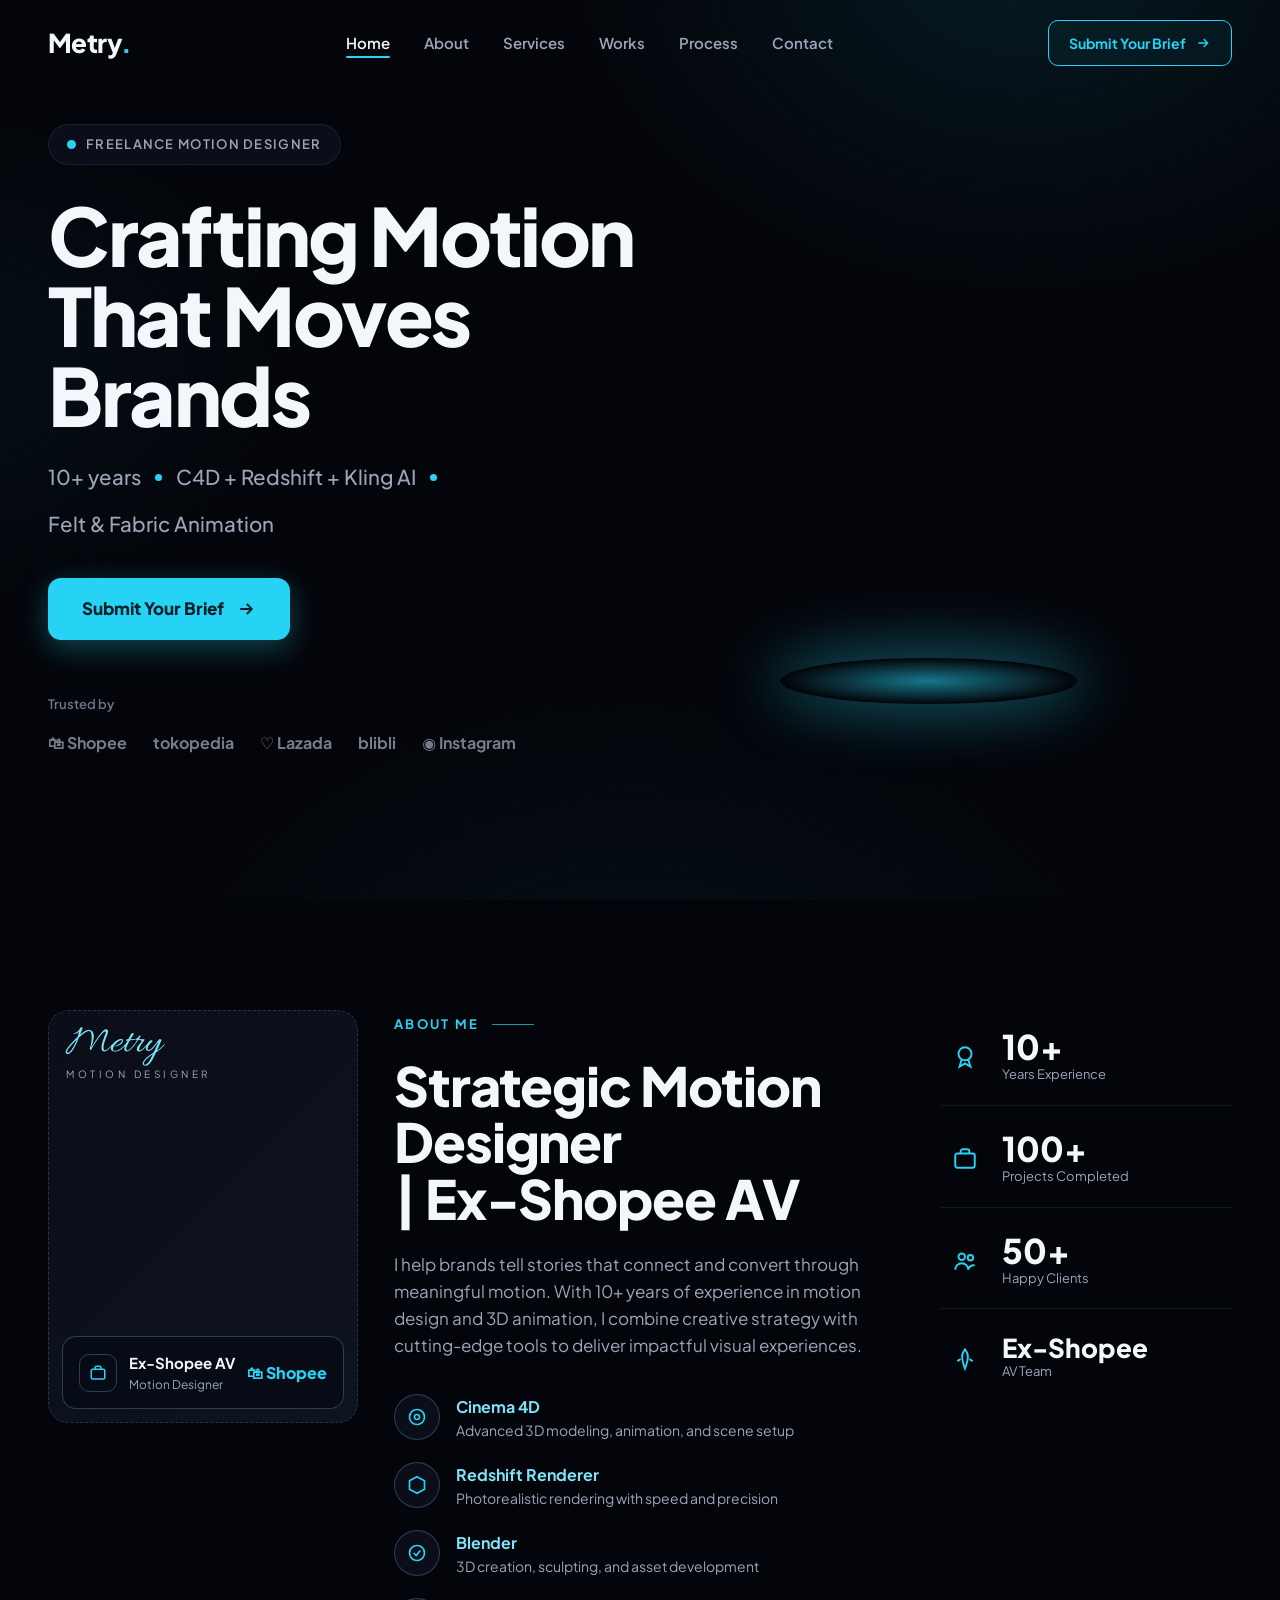
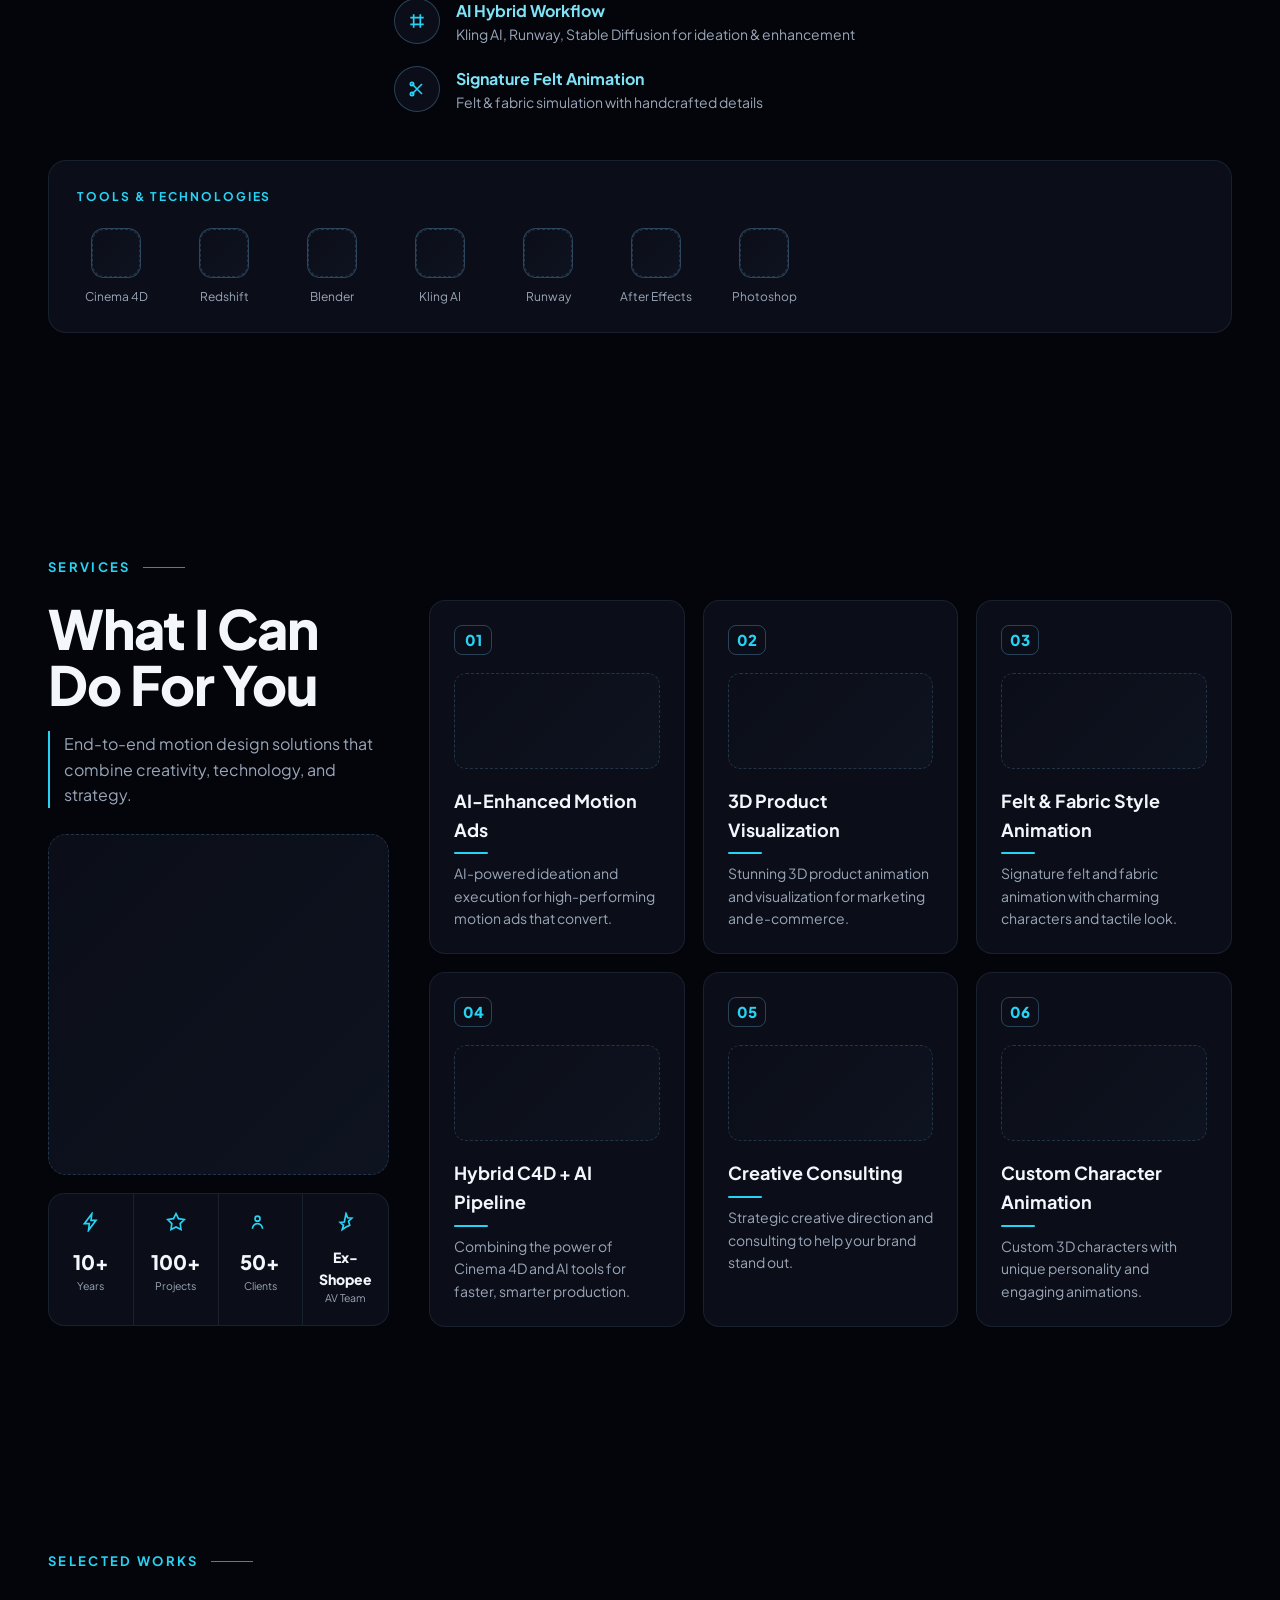
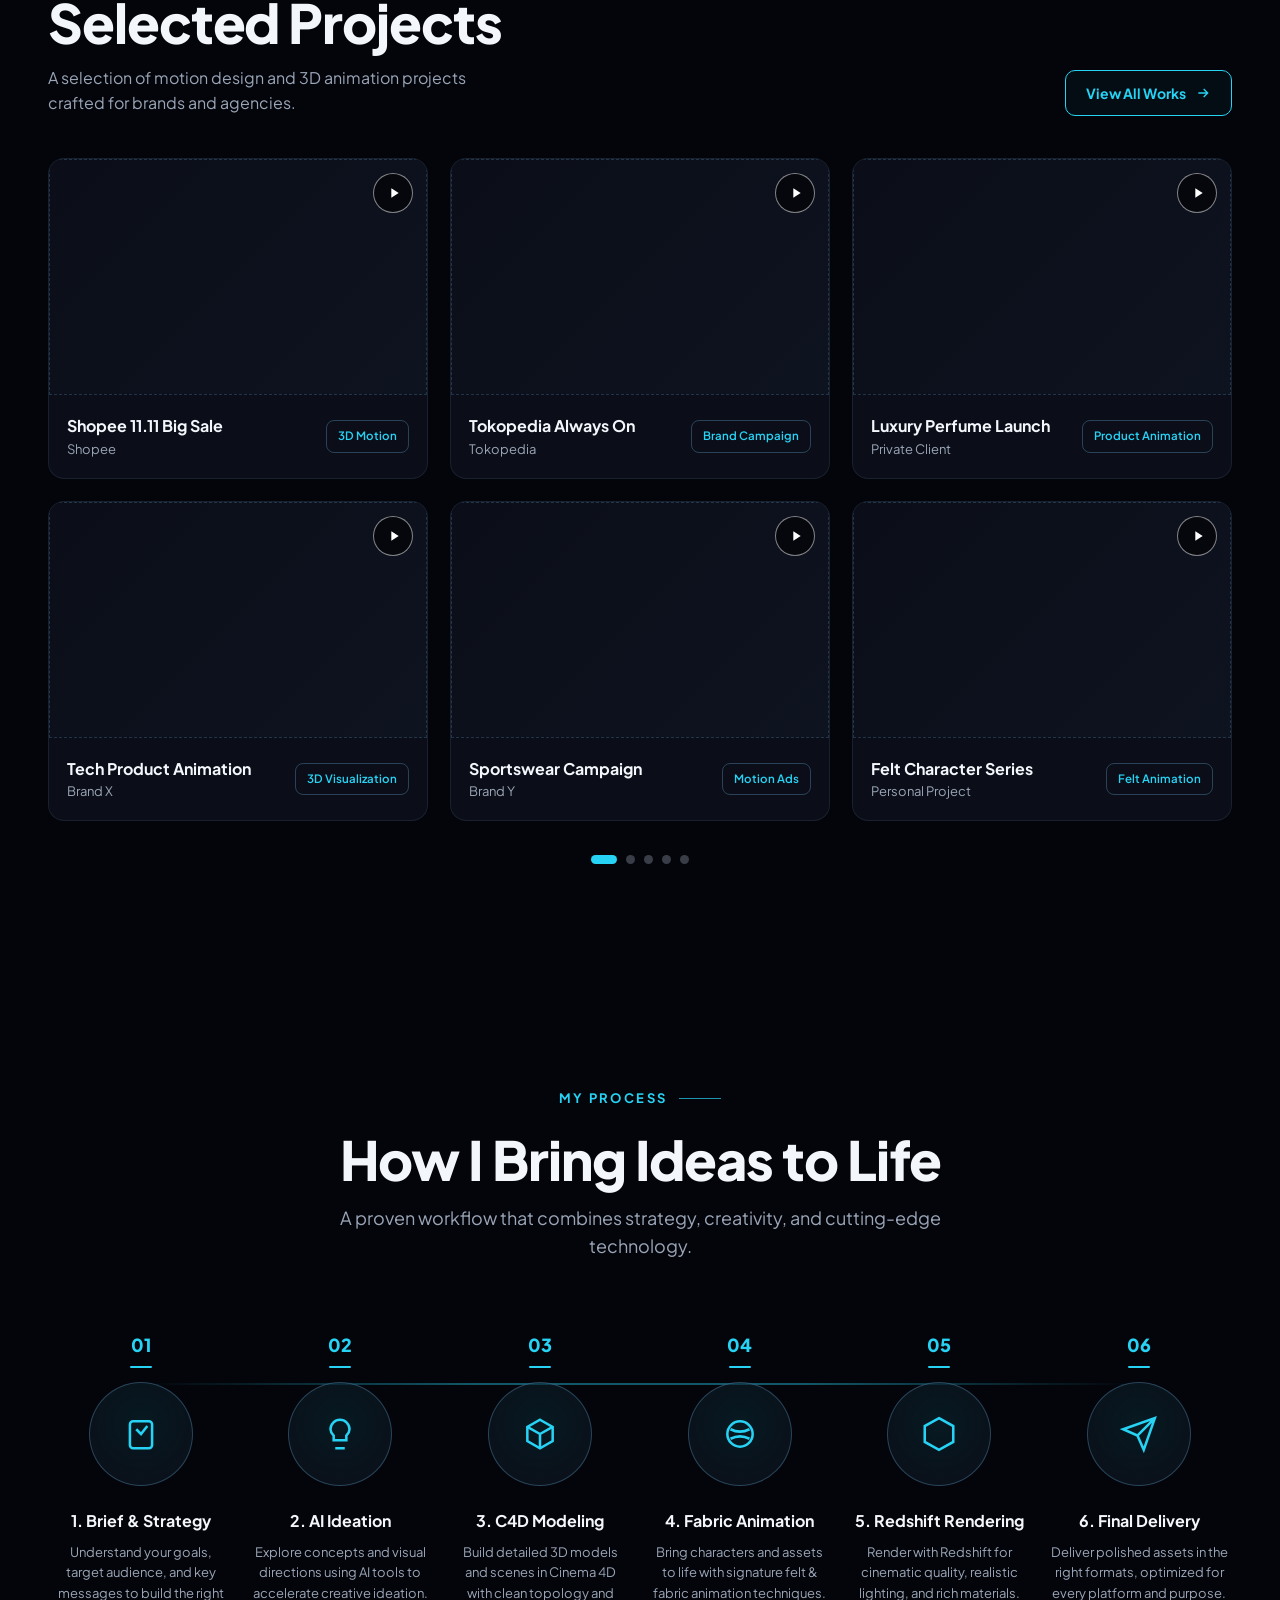
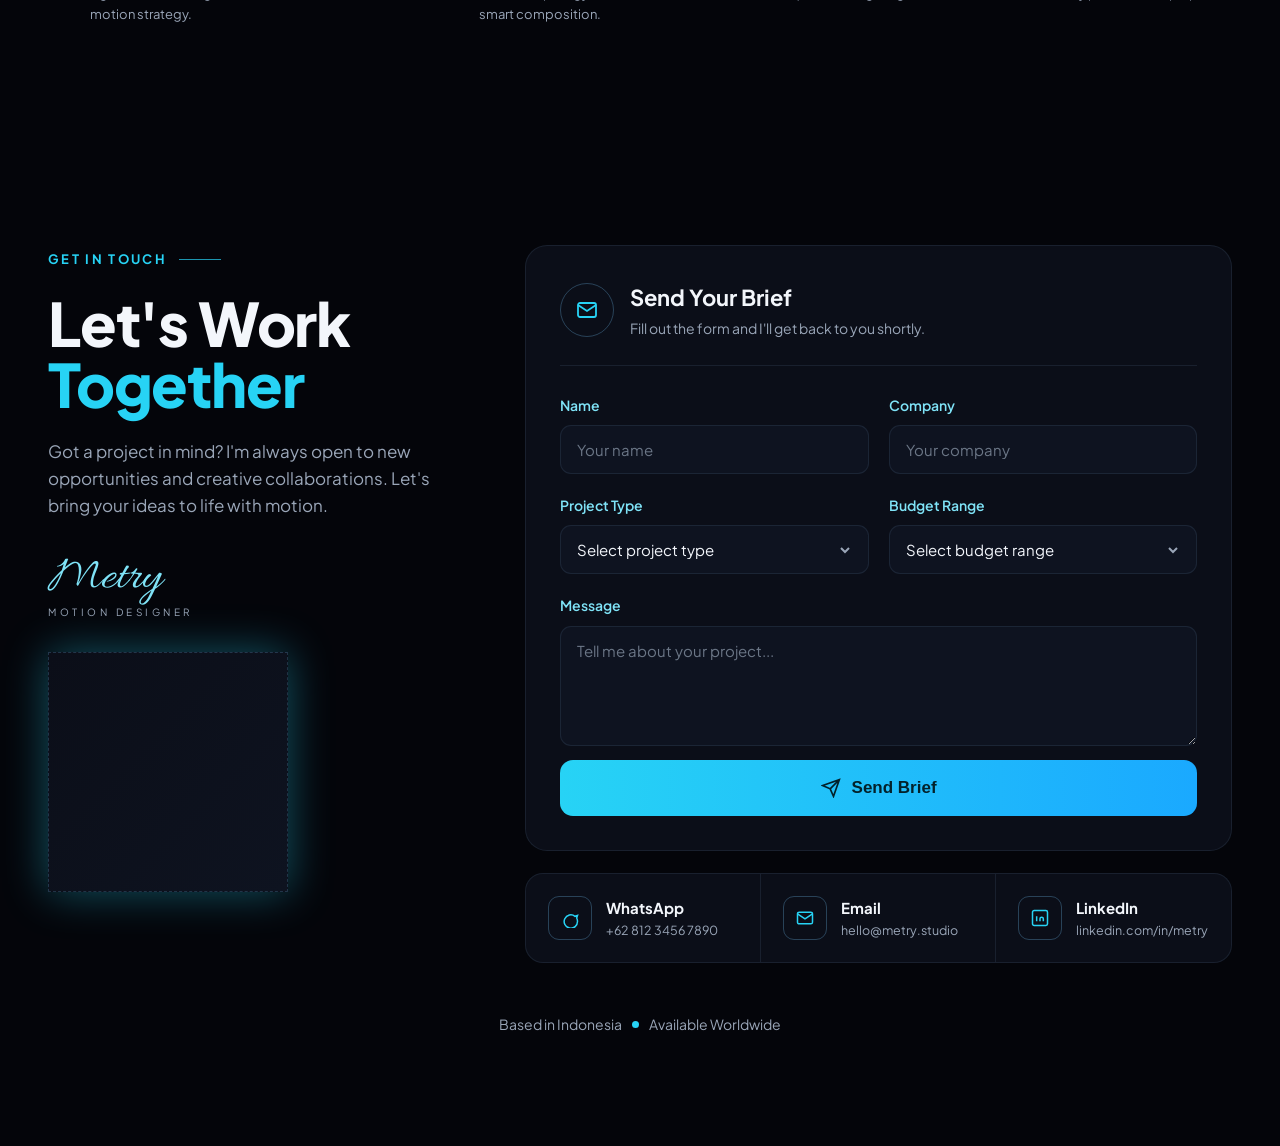
==== index.html @ 73818e11 "init: farizmg portfolio — deployment ready" ====
<!DOCTYPE html>
<html lang="id">
<head>
<meta charset="UTF-8">
<meta name="viewport" content="width=device-width, initial-scale=1.0">
<title>Metry — Freelance Motion Designer</title>
<link rel="preconnect" href="https://fonts.googleapis.com">
<link rel="preconnect" href="https://fonts.gstatic.com" crossorigin>
<link href="https://fonts.googleapis.com/css2?family=Plus+Jakarta+Sans:wght@400;500;600;700;800&family=Allura&display=swap" rel="stylesheet">
<style>
  :root{
    --bg:#04050a;
    --bg-soft:#080a12;
    --card:#0b0e18;
    --card-2:#0e1320;
    --line:rgba(120,160,200,.12);
    --line-strong:rgba(120,200,255,.28);
    --cyan:#27d3f5;
    --cyan-bright:#2ee6ff;
    --cyan-soft:#7fe3f7;
    --text:#f3f6fb;
    --dim:#9aa6b8;
    --dim-2:#6b7686;
    --r:18px;
  }
  *{margin:0;padding:0;box-sizing:border-box}
  html{scroll-behavior:smooth;scroll-padding-top:90px}
  body{
    font-family:'Plus Jakarta Sans',system-ui,sans-serif;
    background:var(--bg);
    color:var(--text);
    line-height:1.6;
    overflow-x:hidden;
    -webkit-font-smoothing:antialiased;
  }
  /* atmospheric background glows */
  body::before{
    content:"";position:fixed;inset:0;z-index:-2;
    background:
      radial-gradient(800px 600px at 80% -5%, rgba(39,211,245,.10), transparent 60%),
      radial-gradient(700px 500px at -5% 40%, rgba(39,211,245,.06), transparent 55%),
      radial-gradient(900px 700px at 50% 120%, rgba(39,211,245,.07), transparent 60%);
  }
  body::after{
    content:"";position:fixed;inset:0;z-index:-1;pointer-events:none;opacity:.35;
    background-image:radial-gradient(rgba(255,255,255,.18) .5px, transparent .5px);
    background-size:42px 42px;
    -webkit-mask-image:radial-gradient(ellipse 100% 80% at 50% 30%, #000 30%, transparent 75%);
            mask-image:radial-gradient(ellipse 100% 80% at 50% 30%, #000 30%, transparent 75%);
  }
  a{color:inherit;text-decoration:none}
  .wrap{max-width:1240px;margin:0 auto;padding:0 28px}
  .eyebrow{
    display:inline-flex;align-items:center;gap:12px;
    color:var(--cyan);font-weight:700;letter-spacing:.18em;
    font-size:13px;text-transform:uppercase;margin-bottom:22px;
  }
  .eyebrow::after{content:"";width:42px;height:1px;background:var(--cyan);opacity:.7}
  h2.section-title{font-size:clamp(34px,4.6vw,54px);font-weight:800;line-height:1.05;letter-spacing:-.02em}
  .accent{color:var(--cyan)}

  /* ---------- placeholder system ---------- */
  .ph{
    position:relative;border:1.5px dashed var(--line-strong);border-radius:14px;
    background:
      linear-gradient(135deg, rgba(39,211,245,.05), rgba(39,211,245,.01)),
      var(--card);
    display:flex;flex-direction:column;align-items:center;justify-content:center;
    gap:8px;color:var(--dim);text-align:center;padding:16px;overflow:hidden;
  }
  .ph svg{width:30px;height:30px;stroke:var(--cyan);opacity:.85}
  .ph .ph-label{font-size:12.5px;font-weight:600;color:var(--cyan-soft);letter-spacing:.02em}
  .ph .ph-sub{font-size:11px;color:var(--dim-2)}

  /* ---------- nav ---------- */
  nav{
    position:fixed;top:0;left:0;right:0;z-index:50;
    transition:background .3s, border-color .3s, padding .3s;
    border-bottom:1px solid transparent;
  }
  nav.scrolled{background:rgba(5,6,11,.78);backdrop-filter:blur(14px);border-bottom-color:var(--line)}
  .nav-inner{max-width:1240px;margin:0 auto;padding:20px 28px;display:flex;align-items:center;justify-content:space-between}
  .logo{font-size:26px;font-weight:800;letter-spacing:-.02em;position:relative}
  .logo .dot{color:var(--cyan)}
  .nav-links{display:flex;gap:34px;list-style:none}
  .nav-links a{font-size:15px;font-weight:600;color:var(--dim);position:relative;padding:4px 0;transition:color .2s}
  .nav-links a::after{content:"";position:absolute;left:0;bottom:-2px;height:2px;width:0;background:var(--cyan);transition:width .25s;border-radius:2px}
  .nav-links a:hover{color:var(--text)}
  .nav-links a.active{color:var(--text)}
  .nav-links a.active::after{width:100%}
  .btn-outline{
    border:1.5px solid var(--cyan);color:var(--cyan);border-radius:10px;
    padding:11px 20px;font-weight:700;font-size:14px;display:inline-flex;align-items:center;gap:9px;
    transition:.25s;background:rgba(39,211,245,.04)
  }
  .btn-outline:hover{background:var(--cyan);color:#03222b;box-shadow:0 0 26px rgba(39,211,245,.4)}
  .btn-outline svg{width:16px;height:16px}
  .hamburger{display:none;flex-direction:column;gap:5px;cursor:pointer;padding:6px}
  .hamburger span{width:24px;height:2px;background:var(--text);border-radius:2px;transition:.3s}

  /* ---------- hero ---------- */
  #home{min-height:100vh;display:flex;align-items:center;padding-top:90px;position:relative}
  .hero-grid{display:grid;grid-template-columns:1.05fr .95fr;gap:40px;align-items:center;width:100%}
  .tag{
    display:inline-flex;align-items:center;gap:10px;border:1px solid var(--line);
    background:var(--card);border-radius:40px;padding:9px 18px;font-size:13px;font-weight:600;
    letter-spacing:.1em;text-transform:uppercase;color:var(--dim);margin-bottom:30px
  }
  .tag .pulse{width:9px;height:9px;border-radius:50%;background:var(--cyan);box-shadow:0 0 0 0 rgba(39,211,245,.6);animation:pulse 2s infinite}
  @keyframes pulse{0%{box-shadow:0 0 0 0 rgba(39,211,245,.5)}70%{box-shadow:0 0 0 10px rgba(39,211,245,0)}100%{box-shadow:0 0 0 0 rgba(39,211,245,0)}}
  .hero-h1{font-size:clamp(44px,6.5vw,80px);font-weight:800;line-height:1;letter-spacing:-.03em;margin-bottom:26px}
  .hero-sub{display:flex;flex-wrap:wrap;align-items:center;gap:14px;color:var(--dim);font-size:clamp(16px,1.6vw,21px);font-weight:500;margin-bottom:38px}
  .hero-sub .sep{width:7px;height:7px;border-radius:50%;background:var(--cyan)}
  .btn-fill{
    display:inline-flex;align-items:center;gap:12px;background:var(--cyan);color:#03222b;
    font-weight:800;font-size:17px;padding:17px 34px;border-radius:13px;border:none;cursor:pointer;
    transition:.25s;box-shadow:0 8px 30px rgba(39,211,245,.32)
  }
  .btn-fill:hover{transform:translateY(-2px);box-shadow:0 12px 38px rgba(39,211,245,.5);background:var(--cyan-bright)}
  .btn-fill svg{width:20px;height:20px}
  .trusted{margin-top:54px}
  .trusted .lbl{font-size:13px;color:var(--dim-2);margin-bottom:16px;font-weight:600}
  .trusted-row{display:flex;align-items:center;gap:26px;flex-wrap:wrap;opacity:.75}
  .trusted-row .logo-chip{font-weight:700;font-size:16px;color:var(--dim);display:flex;align-items:center;gap:7px}
  .trusted-row .logo-chip svg{width:18px;height:18px;opacity:.8}
  /* mascot stage */
  .mascot-stage{position:relative;aspect-ratio:4/5;max-height:600px}
  .mascot-ph{position:absolute;inset:0;border-radius:24px}
  .stage-ring{
    position:absolute;bottom:6%;left:50%;transform:translateX(-50%);
    width:62%;height:46px;border-radius:50%;
    background:radial-gradient(ellipse at center, rgba(39,211,245,.55), rgba(39,211,245,0) 70%);
    box-shadow:0 0 60px 12px rgba(39,211,245,.35);
    animation:float 4s ease-in-out infinite;
  }
  @keyframes float{0%,100%{transform:translateX(-50%) scaleX(1)}50%{transform:translateX(-50%) scaleX(.9)}}

  /* ---------- section spacing ---------- */
  section{padding:110px 0;position:relative}

  /* ---------- about ---------- */
  .about-grid{display:grid;grid-template-columns:.85fr 1.4fr .8fr;gap:36px;align-items:start}
  .about-photo{aspect-ratio:3/4;border-radius:20px;position:relative}
  .about-photo .sig{position:absolute;top:18px;left:18px;z-index:2}
  .sig-name{font-family:'Allura',cursive;font-size:40px;color:var(--cyan-soft);line-height:.8}
  .sig-role{font-size:10px;letter-spacing:.35em;color:var(--dim);text-transform:uppercase;margin-top:6px}
  .badge-card{
    position:absolute;left:14px;right:14px;bottom:14px;z-index:2;
    background:rgba(8,11,20,.85);backdrop-filter:blur(8px);border:1px solid var(--line-strong);
    border-radius:14px;padding:14px 16px;display:flex;align-items:center;justify-content:space-between
  }
  .badge-card .bc-left{display:flex;align-items:center;gap:12px}
  .badge-card .bc-icn{width:38px;height:38px;border-radius:10px;border:1px solid var(--line-strong);display:flex;align-items:center;justify-content:center}
  .badge-card .bc-icn svg{width:18px;height:18px;stroke:var(--cyan)}
  .badge-card .bc-t{font-weight:700;font-size:15px}
  .badge-card .bc-s{font-size:12px;color:var(--dim)}
  .about-desc{color:var(--dim);font-size:17px;margin:24px 0 34px;max-width:540px}
  .skill-list{display:flex;flex-direction:column;gap:20px}
  .skill{display:flex;gap:16px;align-items:flex-start}
  .skill .s-icn{width:46px;height:46px;border-radius:50%;flex:0 0 46px;border:1px solid var(--line-strong);background:var(--card);display:flex;align-items:center;justify-content:center}
  .skill .s-icn svg{width:20px;height:20px;stroke:var(--cyan)}
  .skill .s-t{font-weight:700;color:var(--cyan-soft);font-size:16px}
  .skill .s-d{color:var(--dim);font-size:14px}
  .stats{display:flex;flex-direction:column;gap:6px}
  .stat{padding:20px 4px;border-bottom:1px solid var(--line);display:flex;gap:16px;align-items:center}
  .stat:last-child{border-bottom:none}
  .stat .st-icn{width:42px;height:42px;flex:0 0 42px;display:flex;align-items:center;justify-content:center}
  .stat .st-icn svg{width:26px;height:26px;stroke:var(--cyan)}
  .stat .st-num{font-size:34px;font-weight:800;line-height:1}
  .stat .st-lbl{font-size:13px;color:var(--dim)}
  .tools{margin-top:46px;border:1px solid var(--line);border-radius:var(--r);padding:26px 28px;background:var(--card)}
  .tools .t-h{color:var(--cyan);font-weight:700;letter-spacing:.16em;font-size:12px;text-transform:uppercase;margin-bottom:22px}
  .tools-row{display:flex;flex-wrap:wrap;gap:30px}
  .tool{display:flex;flex-direction:column;align-items:center;gap:9px;width:78px}
  .tool .tool-ic{width:50px;height:50px;border-radius:13px;border:1px solid var(--line-strong);background:var(--card-2);display:flex;align-items:center;justify-content:center;color:var(--cyan-soft);font-weight:800;font-size:13px}
  .tool .tool-n{font-size:12px;color:var(--dim);text-align:center}

  /* ---------- services ---------- */
  .services-grid{display:grid;grid-template-columns:.85fr 2fr;gap:40px;align-items:start}
  .svc-mascot{position:relative}
  .svc-mascot .mascot-ph{position:relative;aspect-ratio:1;border-radius:20px}
  .svc-stats{margin-top:18px;border:1px solid var(--line);border-radius:16px;background:var(--card);display:grid;grid-template-columns:repeat(4,1fr);overflow:hidden}
  .svc-stats .ss{padding:18px 10px;text-align:center;border-right:1px solid var(--line)}
  .svc-stats .ss:last-child{border-right:none}
  .svc-stats .ss svg{width:20px;height:20px;stroke:var(--cyan);margin-bottom:7px}
  .svc-stats .ss .n{font-weight:800;font-size:20px}
  .svc-stats .ss .l{font-size:10.5px;color:var(--dim)}
  .cards-2{display:grid;grid-template-columns:repeat(3,1fr);gap:18px}
  .svc-card{
    border:1px solid var(--line);border-radius:16px;background:var(--card);padding:24px;
    position:relative;transition:.3s;overflow:hidden
  }
  .svc-card::before{content:"";position:absolute;inset:0;background:radial-gradient(200px 120px at 50% -10%, rgba(39,211,245,.14), transparent 70%);opacity:0;transition:.3s}
  .svc-card:hover{transform:translateY(-6px);border-color:var(--line-strong);box-shadow:0 16px 40px rgba(0,0,0,.5)}
  .svc-card:hover::before{opacity:1}
  .svc-num{color:var(--cyan);font-weight:800;font-size:15px;border:1px solid var(--line-strong);width:38px;height:30px;border-radius:8px;display:flex;align-items:center;justify-content:center;margin-bottom:18px}
  .svc-visual{height:96px;border-radius:12px;margin-bottom:18px}
  .svc-card h3{font-size:18px;font-weight:700;margin-bottom:8px}
  .svc-card h3::after{content:"";display:block;width:34px;height:2px;background:var(--cyan);margin-top:8px;border-radius:2px}
  .svc-card p{color:var(--dim);font-size:14px}

  /* ---------- works ---------- */
  .works-head{display:flex;justify-content:space-between;align-items:flex-end;gap:20px;margin-bottom:42px}
  .works-grid{display:grid;grid-template-columns:repeat(3,1fr);gap:22px}
  .work-card{border:1px solid var(--line);border-radius:16px;overflow:hidden;background:var(--card);transition:.3s;cursor:pointer}
  .work-card:hover{transform:translateY(-6px);border-color:var(--line-strong);box-shadow:0 18px 44px rgba(0,0,0,.55)}
  .work-thumb{aspect-ratio:16/10;position:relative}
  .work-play{position:absolute;top:14px;right:14px;width:40px;height:40px;border-radius:50%;background:rgba(0,0,0,.55);border:1px solid rgba(255,255,255,.5);display:flex;align-items:center;justify-content:center;backdrop-filter:blur(4px);transition:.25s}
  .work-card:hover .work-play{background:var(--cyan);border-color:var(--cyan)}
  .work-play svg{width:16px;height:16px;fill:#fff;margin-left:2px}
  .work-card:hover .work-play svg{fill:#03222b}
  .work-meta{padding:18px;display:flex;justify-content:space-between;align-items:center;gap:12px}
  .work-meta .wm-t{font-weight:700;font-size:16px}
  .work-meta .wm-c{font-size:13px;color:var(--dim)}
  .work-tag{border:1px solid var(--line-strong);color:var(--cyan);font-size:11.5px;font-weight:600;padding:6px 11px;border-radius:8px;white-space:nowrap}
  .dots{display:flex;justify-content:center;gap:9px;margin-top:34px}
  .dots .d{width:9px;height:9px;border-radius:50%;background:var(--dim-2);opacity:.5}
  .dots .d.on{background:var(--cyan);opacity:1;width:26px;border-radius:5px}

  /* ---------- process ---------- */
  #process{text-align:center}
  .proc-head{max-width:640px;margin:0 auto 70px}
  .proc-head p{color:var(--dim);font-size:18px;margin-top:16px}
  .timeline{display:grid;grid-template-columns:repeat(6,1fr);gap:14px;position:relative}
  .timeline::before{content:"";position:absolute;top:52px;left:8%;right:8%;height:2px;background:linear-gradient(90deg,transparent,var(--cyan),var(--cyan),transparent);opacity:.4}
  .step{position:relative;text-align:center}
  .step .step-n{color:var(--cyan);font-weight:800;font-size:18px;margin-bottom:14px;position:relative;display:inline-block}
  .step .step-n::after{content:"";display:block;width:22px;height:2px;background:var(--cyan);margin:6px auto 0;border-radius:2px}
  .step .circle{width:104px;height:104px;border-radius:50%;border:1px solid var(--line-strong);background:radial-gradient(circle at 50% 40%, rgba(39,211,245,.10), var(--card));display:flex;align-items:center;justify-content:center;margin:0 auto 22px;position:relative;z-index:1;transition:.3s}
  .step:hover .circle{box-shadow:0 0 32px rgba(39,211,245,.4);border-color:var(--cyan)}
  .step .circle svg{width:38px;height:38px;stroke:var(--cyan)}
  .step h4{font-size:16px;font-weight:700;margin-bottom:8px}
  .step p{font-size:13px;color:var(--dim);padding:0 4px}

  /* ---------- contact ---------- */
  .contact-grid{display:grid;grid-template-columns:.85fr 1.4fr;gap:48px;align-items:start}
  .contact-left .ttl{font-size:clamp(40px,5vw,60px);font-weight:800;line-height:1.02;letter-spacing:-.02em}
  .contact-left p{color:var(--dim);font-size:17px;margin:24px 0 40px;max-width:420px}
  .form-card{border:1px solid var(--line);border-radius:22px;background:var(--card);padding:34px}
  .form-head{display:flex;align-items:center;gap:16px;border-bottom:1px solid var(--line);padding-bottom:24px;margin-bottom:28px}
  .form-head .fh-ic{width:54px;height:54px;border-radius:50%;border:1px solid var(--line-strong);display:flex;align-items:center;justify-content:center}
  .form-head .fh-ic svg{width:24px;height:24px;stroke:var(--cyan)}
  .form-head h3{font-size:22px;font-weight:700}
  .form-head span{font-size:14px;color:var(--dim)}
  .form-row{display:grid;grid-template-columns:1fr 1fr;gap:20px;margin-bottom:20px}
  .field label{display:block;color:var(--cyan-soft);font-size:14px;font-weight:600;margin-bottom:9px}
  .field input,.field select,.field textarea{
    width:100%;background:var(--card-2);border:1px solid var(--line);border-radius:11px;
    padding:14px 16px;color:var(--text);font-family:inherit;font-size:15px;transition:.2s
  }
  .field input::placeholder,.field textarea::placeholder{color:var(--dim-2)}
  .field input:focus,.field select:focus,.field textarea:focus{outline:none;border-color:var(--cyan);box-shadow:0 0 0 3px rgba(39,211,245,.14)}
  .field textarea{min-height:120px;resize:vertical}
  .field select{appearance:none;background-image:url("data:image/svg+xml,%3Csvg xmlns='http://www.w3.org/2000/svg' width='14' height='14' fill='none' stroke='%239aa6b8' stroke-width='2'%3E%3Cpath d='M3 5l4 4 4-4'/%3E%3C/svg%3E");background-repeat:no-repeat;background-position:right 16px center}
  .btn-submit{width:100%;margin-top:8px;background:linear-gradient(90deg,var(--cyan),#1aa9ff);color:#03222b;border:none;border-radius:13px;padding:18px;font-weight:800;font-size:17px;display:flex;align-items:center;justify-content:center;gap:11px;cursor:pointer;transition:.25s}
  .btn-submit:hover{box-shadow:0 12px 34px rgba(39,211,245,.4);transform:translateY(-2px)}
  .btn-submit svg{width:20px;height:20px}
  .contact-cards{display:grid;grid-template-columns:repeat(3,1fr);gap:0;border:1px solid var(--line);border-radius:18px;background:var(--card);margin-top:22px;overflow:hidden}
  .cc{display:flex;align-items:center;gap:14px;padding:22px;border-right:1px solid var(--line)}
  .cc:last-child{border-right:none}
  .cc .cc-ic{width:44px;height:44px;border-radius:11px;border:1px solid var(--line-strong);display:flex;align-items:center;justify-content:center;flex:0 0 44px}
  .cc .cc-ic svg{width:20px;height:20px;stroke:var(--cyan)}
  .cc .cc-t{font-weight:700;font-size:15px}
  .cc .cc-s{font-size:12.5px;color:var(--dim)}
  .footer-note{text-align:center;color:var(--dim);font-size:14px;margin-top:50px;display:flex;align-items:center;justify-content:center;gap:10px}
  .footer-note .pulse{width:7px;height:7px;border-radius:50%;background:var(--cyan)}

  /* ---------- reveal animation ---------- */
  .reveal{opacity:0;transform:translateY(34px);transition:opacity .7s cubic-bezier(.2,.7,.2,1), transform .7s cubic-bezier(.2,.7,.2,1)}
  .reveal.in{opacity:1;transform:none}

  /* ---------- responsive ---------- */
  @media(max-width:980px){
    .nav-links,.btn-outline.nav-cta{display:none}
    .hamburger{display:flex}
    nav.open .nav-links{display:flex;position:absolute;top:100%;left:0;right:0;flex-direction:column;gap:0;background:rgba(5,6,11,.97);backdrop-filter:blur(14px);padding:14px 28px 22px;border-bottom:1px solid var(--line)}
    nav.open .nav-links a{padding:14px 0;border-bottom:1px solid var(--line)}
    .hero-grid,.about-grid,.services-grid,.contact-grid{grid-template-columns:1fr}
    .mascot-stage{max-height:440px;margin-top:10px}
    .stats{flex-direction:row;flex-wrap:wrap;gap:0;margin-top:10px}
    .stat{flex:1 1 45%;border-bottom:1px solid var(--line)}
    .cards-2,.works-grid{grid-template-columns:repeat(2,1fr)}
    .timeline{grid-template-columns:repeat(2,1fr);gap:34px 14px}
    .timeline::before{display:none}
    .form-row{grid-template-columns:1fr}
    .contact-cards{grid-template-columns:1fr}
    .cc{border-right:none;border-bottom:1px solid var(--line)}
    .svc-stats{grid-template-columns:repeat(2,1fr)}
    .svc-stats .ss:nth-child(2){border-right:none}
  }
  @media(max-width:560px){
    .wrap{padding:0 18px}
    .cards-2,.works-grid{grid-template-columns:1fr}
    .timeline{grid-template-columns:1fr}
    .works-head{flex-direction:column;align-items:flex-start}
  }

  /* ── image replacement layer ── */
  /* grey fallback: containers stay visible even when image missing */
  .img-wrap{overflow:hidden;background:var(--card-2);position:relative}
  .img-wrap img{
    position:absolute;inset:0;width:100%;height:100%;
    object-fit:cover;display:block;
  }
  /* mascots: contain so the full rabbit stays visible */
  .mascot-ph.img-wrap{border-radius:24px}
  .mascot-ph.img-wrap img{object-fit:contain;object-position:center bottom}
  /* about photo fills container, rounded to match */
  .about-photo.img-wrap>img{border-radius:20px}
  /* service card visual thumbnails */
  .svc-visual.img-wrap{position:relative;border-radius:12px}
  .svc-visual.img-wrap img{border-radius:12px}
  /* work thumbnails */
  .work-thumb.img-wrap img{border-radius:0}
  /* tool icon images */
  .tool-ic img{
    width:34px;height:34px;object-fit:contain;
    display:block;position:static;border-radius:6px;
  }
  /* contact section mascot */
  .mascot-contact{
    display:block;width:100%;max-width:240px;
    object-fit:contain;margin-top:32px;
    filter:drop-shadow(0 0 22px rgba(39,211,245,.38));
  }

  /* ── toast notifications ── */
  @keyframes fadeup {
    from { opacity:0; transform:translateX(-50%) translateY(12px); }
    to   { opacity:1; transform:translateX(-50%) translateY(0); }
  }
  .toast {
    position:fixed; bottom:32px; left:50%; transform:translateX(-50%);
    padding:14px 28px; border-radius:12px; font-weight:700; font-size:15px;
    z-index:9999; box-shadow:0 8px 30px rgba(0,0,0,.4);
    animation:fadeup .3s ease; pointer-events:none;
  }
  .toast.success { background:#27d3f5; color:#03222b; }
  .toast.error   { background:#ef4444; color:#fff; }

  img.broken-hide { display:none; }

  /* ── spinner for submit loading state ── */
  @keyframes spin { to { transform: rotate(360deg); } }
</style>
</head>
<body>

<!-- ===================== NAV ===================== -->
<nav id="nav">
  <div class="nav-inner">
    <div class="logo">Metry<span class="dot">.</span></div>
    <ul class="nav-links">
      <li><a href="#home" class="active">Home</a></li>
      <li><a href="#about">About</a></li>
      <li><a href="#services">Services</a></li>
      <li><a href="#works">Works</a></li>
      <li><a href="#process">Process</a></li>
      <li><a href="#contact">Contact</a></li>
    </ul>
    <a href="#contact" class="btn-outline nav-cta">Submit Your Brief
      <svg viewBox="0 0 24 24" fill="none" stroke="currentColor" stroke-width="2"><path d="M5 12h14M13 6l6 6-6 6"/></svg>
    </a>
    <div class="hamburger" id="burger"><span></span><span></span><span></span></div>
  </div>
</nav>

<!-- ===================== HERO ===================== -->
<section id="home">
  <div class="wrap">
    <div class="hero-grid">
      <div class="hero-copy reveal">
        <div class="tag"><span class="pulse"></span> Freelance Motion Designer</div>
        <h1 class="hero-h1">Crafting Motion<br>That Moves Brands</h1>
        <div class="hero-sub">
          <span>10+ years</span><span class="sep"></span>
          <span>C4D + Redshift + Kling AI</span><span class="sep"></span>
          <span>Felt &amp; Fabric Animation</span>
        </div>
        <a href="#contact" class="btn-fill">Submit Your Brief
          <svg viewBox="0 0 24 24" fill="none" stroke="currentColor" stroke-width="2.2"><path d="M5 12h14M13 6l6 6-6 6"/></svg>
        </a>
        <div class="trusted">
          <div class="lbl">Trusted by</div>
          <div class="trusted-row">
            <span class="logo-chip">🛍 Shopee</span>
            <span class="logo-chip">tokopedia</span>
            <span class="logo-chip">♡ Lazada</span>
            <span class="logo-chip">blibli</span>
            <span class="logo-chip">◉ Instagram</span>
          </div>
        </div>
      </div>
      <div class="mascot-stage reveal">
        <div class="mascot-ph img-wrap">
          <img src="assets/images/mascot-hero.png" alt="Metry 3D Rabbit Mascot" onerror="this.style.opacity='0'">
        </div>
        <div class="stage-ring"></div>
      </div>
    </div>
  </div>
</section>

<!-- ===================== ABOUT ===================== -->
<section id="about">
  <div class="wrap">
    <div class="about-grid">
      <!-- photo -->
      <div class="reveal">
        <div class="about-photo img-wrap">
          <img src="assets/images/photo-about.jpg" alt="Metry — Motion Designer" onerror="this.style.opacity='0'">
          <div class="sig">
            <div class="sig-name">Metry</div>
            <div class="sig-role">Motion Designer</div>
          </div>
          <div class="badge-card">
            <div class="bc-left">
              <div class="bc-icn"><svg viewBox="0 0 24 24" fill="none" stroke="currentColor" stroke-width="2"><rect x="3" y="7" width="18" height="13" rx="2"/><path d="M8 7V5a2 2 0 012-2h4a2 2 0 012 2v2"/></svg></div>
              <div><div class="bc-t">Ex-Shopee AV</div><div class="bc-s">Motion Designer</div></div>
            </div>
            <div style="font-weight:800;color:var(--cyan)">🛍 Shopee</div>
          </div>
        </div>
      </div>
      <!-- copy -->
      <div class="reveal">
        <div class="eyebrow">About Me</div>
        <h2 class="section-title">Strategic Motion Designer<br>| Ex-Shopee AV</h2>
        <p class="about-desc">I help brands tell stories that connect and convert through meaningful motion. With 10+ years of experience in motion design and 3D animation, I combine creative strategy with cutting-edge tools to deliver impactful visual experiences.</p>
        <div class="skill-list">
          <div class="skill"><div class="s-icn"><svg viewBox="0 0 24 24" fill="none" stroke="currentColor" stroke-width="2"><circle cx="12" cy="12" r="9"/><circle cx="12" cy="12" r="3"/></svg></div><div><div class="s-t">Cinema 4D</div><div class="s-d">Advanced 3D modeling, animation, and scene setup</div></div></div>
          <div class="skill"><div class="s-icn"><svg viewBox="0 0 24 24" fill="none" stroke="currentColor" stroke-width="2"><path d="M12 2l9 5v10l-9 5-9-5V7z"/></svg></div><div><div class="s-t">Redshift Renderer</div><div class="s-d">Photorealistic rendering with speed and precision</div></div></div>
          <div class="skill"><div class="s-icn"><svg viewBox="0 0 24 24" fill="none" stroke="currentColor" stroke-width="2"><circle cx="12" cy="12" r="9"/><path d="M8 12l3 3 5-6"/></svg></div><div><div class="s-t">Blender</div><div class="s-d">3D creation, sculpting, and asset development</div></div></div>
          <div class="skill"><div class="s-icn"><svg viewBox="0 0 24 24" fill="none" stroke="currentColor" stroke-width="2"><path d="M4 8h16M4 16h16M8 4v16M16 4v16"/></svg></div><div><div class="s-t">AI Hybrid Workflow</div><div class="s-d">Kling AI, Runway, Stable Diffusion for ideation &amp; enhancement</div></div></div>
          <div class="skill"><div class="s-icn"><svg viewBox="0 0 24 24" fill="none" stroke="currentColor" stroke-width="2"><path d="M6 6l12 12M6 18L18 6"/><circle cx="6" cy="6" r="2"/><circle cx="6" cy="18" r="2"/></svg></div><div><div class="s-t">Signature Felt Animation</div><div class="s-d">Felt &amp; fabric simulation with handcrafted details</div></div></div>
        </div>
      </div>
      <!-- stats -->
      <div class="stats reveal">
        <div class="stat"><div class="st-icn"><svg viewBox="0 0 24 24" fill="none" stroke="currentColor" stroke-width="1.8"><circle cx="12" cy="9" r="6"/><path d="M9 14l-2 7 5-3 5 3-2-7"/></svg></div><div><div class="st-num">10+</div><div class="st-lbl">Years Experience</div></div></div>
        <div class="stat"><div class="st-icn"><svg viewBox="0 0 24 24" fill="none" stroke="currentColor" stroke-width="1.8"><rect x="3" y="7" width="18" height="13" rx="2"/><path d="M8 7V5a2 2 0 012-2h4a2 2 0 012 2v2"/></svg></div><div><div class="st-num">100+</div><div class="st-lbl">Projects Completed</div></div></div>
        <div class="stat"><div class="st-icn"><svg viewBox="0 0 24 24" fill="none" stroke="currentColor" stroke-width="1.8"><circle cx="9" cy="8" r="3"/><circle cx="17" cy="9" r="2.5"/><path d="M3 20a6 6 0 0112 0M15 20a5 5 0 016-4"/></svg></div><div><div class="st-num">50+</div><div class="st-lbl">Happy Clients</div></div></div>
        <div class="stat"><div class="st-icn"><svg viewBox="0 0 24 24" fill="none" stroke="currentColor" stroke-width="1.8"><path d="M12 3c3 4 4 7 0 18-4-11-3-14 0-18z"/><path d="M5 14l3-2M19 14l-3-2"/></svg></div><div><div class="st-num" style="font-size:26px">Ex-Shopee</div><div class="st-lbl">AV Team</div></div></div>
      </div>
    </div>

    <!-- tools -->
    <div class="tools reveal">
      <div class="t-h">Tools &amp; Technologies</div>
      <div class="tools-row">
        <div class="tool"><div class="tool-ic"><img src="assets/icons/c4d.png" alt="Cinema 4D" onerror="this.style.display='none'"></div><div class="tool-n">Cinema 4D</div></div>
        <div class="tool"><div class="tool-ic"><img src="assets/icons/redshift.png" alt="Redshift" onerror="this.style.display='none'"></div><div class="tool-n">Redshift</div></div>
        <div class="tool"><div class="tool-ic"><img src="assets/icons/blender.png" alt="Blender" onerror="this.style.display='none'"></div><div class="tool-n">Blender</div></div>
        <div class="tool"><div class="tool-ic"><img src="assets/icons/kling.png" alt="Kling AI" onerror="this.style.display='none'"></div><div class="tool-n">Kling AI</div></div>
        <div class="tool"><div class="tool-ic"><img src="assets/icons/runway.png" alt="Runway" onerror="this.style.display='none'"></div><div class="tool-n">Runway</div></div>
        <div class="tool"><div class="tool-ic"><img src="assets/icons/aftereffects.png" alt="After Effects" onerror="this.style.display='none'"></div><div class="tool-n">After Effects</div></div>
        <div class="tool"><div class="tool-ic"><img src="assets/icons/photoshop.png" alt="Photoshop" onerror="this.style.display='none'"></div><div class="tool-n">Photoshop</div></div>
      </div>
    </div>
  </div>
</section>

<!-- ===================== SERVICES ===================== -->
<section id="services">
  <div class="wrap">
    <div class="eyebrow reveal">Services</div>
    <div class="services-grid">
      <div class="svc-mascot reveal">
        <h2 class="section-title" style="margin-bottom:18px">What I Can<br>Do For You</h2>
        <p style="color:var(--dim);border-left:2px solid var(--cyan);padding-left:14px;margin-bottom:26px">End-to-end motion design solutions that combine creativity, technology, and strategy.</p>
        <div class="mascot-ph img-wrap" style="aspect-ratio:1;border-radius:18px">
          <img src="assets/images/mascot-services.png" alt="Metry Rabbit — Services" onerror="this.style.opacity='0'">
        </div>
        <div class="svc-stats">
          <div class="ss"><svg viewBox="0 0 24 24" fill="none" stroke="currentColor" stroke-width="2"><path d="M13 2L4 14h6l-1 8 9-12h-6z"/></svg><div class="n">10+</div><div class="l">Years</div></div>
          <div class="ss"><svg viewBox="0 0 24 24" fill="none" stroke="currentColor" stroke-width="2"><path d="M12 2l3 6 7 1-5 5 1 7-6-3-6 3 1-7-5-5 7-1z"/></svg><div class="n">100+</div><div class="l">Projects</div></div>
          <div class="ss"><svg viewBox="0 0 24 24" fill="none" stroke="currentColor" stroke-width="2"><circle cx="9" cy="8" r="3"/><path d="M3 20a6 6 0 0112 0"/></svg><div class="n">50+</div><div class="l">Clients</div></div>
          <div class="ss"><svg viewBox="0 0 24 24" fill="none" stroke="currentColor" stroke-width="2"><path d="M12 2l2 5 5 .5-4 3.5 1.5 5L12 18l-4.5 3 1.5-5-4-3.5 5-.5z"/></svg><div class="n" style="font-size:14px">Ex-Shopee</div><div class="l">AV Team</div></div>
        </div>
      </div>
      <div class="cards-2">
        <div class="svc-card reveal"><div class="svc-num">01</div><div class="svc-visual img-wrap"><img src="assets/images/svc-01.jpg" alt="AI-Enhanced Motion Ads" onerror="this.style.opacity='0'"></div><h3>AI-Enhanced Motion Ads</h3><p>AI-powered ideation and execution for high-performing motion ads that convert.</p></div>
        <div class="svc-card reveal"><div class="svc-num">02</div><div class="svc-visual img-wrap"><img src="assets/images/svc-02.jpg" alt="3D Product Visualization" onerror="this.style.opacity='0'"></div><h3>3D Product Visualization</h3><p>Stunning 3D product animation and visualization for marketing and e-commerce.</p></div>
        <div class="svc-card reveal"><div class="svc-num">03</div><div class="svc-visual img-wrap"><img src="assets/images/svc-03.jpg" alt="Felt & Fabric Style Animation" onerror="this.style.opacity='0'"></div><h3>Felt &amp; Fabric Style Animation</h3><p>Signature felt and fabric animation with charming characters and tactile look.</p></div>
        <div class="svc-card reveal"><div class="svc-num">04</div><div class="svc-visual img-wrap"><img src="assets/images/svc-04.jpg" alt="Hybrid C4D + AI Pipeline" onerror="this.style.opacity='0'"></div><h3>Hybrid C4D + AI Pipeline</h3><p>Combining the power of Cinema 4D and AI tools for faster, smarter production.</p></div>
        <div class="svc-card reveal"><div class="svc-num">05</div><div class="svc-visual img-wrap"><img src="assets/images/svc-05.jpg" alt="Creative Consulting" onerror="this.style.opacity='0'"></div><h3>Creative Consulting</h3><p>Strategic creative direction and consulting to help your brand stand out.</p></div>
        <div class="svc-card reveal"><div class="svc-num">06</div><div class="svc-visual img-wrap"><img src="assets/images/svc-06.jpg" alt="Custom Character Animation" onerror="this.style.opacity='0'"></div><h3>Custom Character Animation</h3><p>Custom 3D characters with unique personality and engaging animations.</p></div>
      </div>
    </div>
  </div>
</section>

<!-- ===================== WORKS ===================== -->
<section id="works">
  <div class="wrap">
    <div class="works-head">
      <div class="reveal">
        <div class="eyebrow">Selected Works</div>
        <h2 class="section-title">Selected Projects</h2>
        <p style="color:var(--dim);margin-top:14px;max-width:420px">A selection of motion design and 3D animation projects crafted for brands and agencies.</p>
      </div>
      <a href="#" class="btn-outline reveal">View All Works
        <svg viewBox="0 0 24 24" fill="none" stroke="currentColor" stroke-width="2"><path d="M5 12h14M13 6l6 6-6 6"/></svg>
      </a>
    </div>
    <div class="works-grid">
      <div class="work-card reveal"><div class="work-thumb img-wrap"><img src="assets/images/works/work-01.jpg" alt="Shopee 11.11 Big Sale" onerror="this.style.opacity='0'"><div class="work-play"><svg viewBox="0 0 24 24"><path d="M8 5v14l11-7z"/></svg></div></div><div class="work-meta"><div><div class="wm-t">Shopee 11.11 Big Sale</div><div class="wm-c">Shopee</div></div><span class="work-tag">3D Motion</span></div></div>
      <div class="work-card reveal"><div class="work-thumb img-wrap"><img src="assets/images/works/work-02.jpg" alt="Tokopedia Always On" onerror="this.style.opacity='0'"><div class="work-play"><svg viewBox="0 0 24 24"><path d="M8 5v14l11-7z"/></svg></div></div><div class="work-meta"><div><div class="wm-t">Tokopedia Always On</div><div class="wm-c">Tokopedia</div></div><span class="work-tag">Brand Campaign</span></div></div>
      <div class="work-card reveal"><div class="work-thumb img-wrap"><img src="assets/images/works/work-03.jpg" alt="Luxury Perfume Launch" onerror="this.style.opacity='0'"><div class="work-play"><svg viewBox="0 0 24 24"><path d="M8 5v14l11-7z"/></svg></div></div><div class="work-meta"><div><div class="wm-t">Luxury Perfume Launch</div><div class="wm-c">Private Client</div></div><span class="work-tag">Product Animation</span></div></div>
      <div class="work-card reveal"><div class="work-thumb img-wrap"><img src="assets/images/works/work-04.jpg" alt="Tech Product Animation" onerror="this.style.opacity='0'"><div class="work-play"><svg viewBox="0 0 24 24"><path d="M8 5v14l11-7z"/></svg></div></div><div class="work-meta"><div><div class="wm-t">Tech Product Animation</div><div class="wm-c">Brand X</div></div><span class="work-tag">3D Visualization</span></div></div>
      <div class="work-card reveal"><div class="work-thumb img-wrap"><img src="assets/images/works/work-05.jpg" alt="Sportswear Campaign" onerror="this.style.opacity='0'"><div class="work-play"><svg viewBox="0 0 24 24"><path d="M8 5v14l11-7z"/></svg></div></div><div class="work-meta"><div><div class="wm-t">Sportswear Campaign</div><div class="wm-c">Brand Y</div></div><span class="work-tag">Motion Ads</span></div></div>
      <div class="work-card reveal"><div class="work-thumb img-wrap"><img src="assets/images/works/work-06.jpg" alt="Felt Character Series" onerror="this.style.opacity='0'"><div class="work-play"><svg viewBox="0 0 24 24"><path d="M8 5v14l11-7z"/></svg></div></div><div class="work-meta"><div><div class="wm-t">Felt Character Series</div><div class="wm-c">Personal Project</div></div><span class="work-tag">Felt Animation</span></div></div>
    </div>
    <div class="dots"><span class="d on"></span><span class="d"></span><span class="d"></span><span class="d"></span><span class="d"></span></div>
  </div>
</section>

<!-- ===================== PROCESS ===================== -->
<section id="process">
  <div class="wrap">
    <div class="proc-head reveal">
      <div class="eyebrow" style="justify-content:center">My Process</div>
      <h2 class="section-title">How I Bring Ideas to Life</h2>
      <p>A proven workflow that combines strategy, creativity, and cutting-edge technology.</p>
    </div>
    <div class="timeline">
      <div class="step reveal"><div class="step-n">01</div><div class="circle"><svg viewBox="0 0 24 24" fill="none" stroke="currentColor" stroke-width="1.6"><rect x="5" y="4" width="14" height="17" rx="2"/><path d="M9 9l3 3 4-5"/></svg></div><h4>1. Brief &amp; Strategy</h4><p>Understand your goals, target audience, and key messages to build the right motion strategy.</p></div>
      <div class="step reveal"><div class="step-n">02</div><div class="circle"><svg viewBox="0 0 24 24" fill="none" stroke="currentColor" stroke-width="1.6"><path d="M12 3a6 6 0 016 6c0 2-1 3-2 4v3H8v-3C7 12 6 11 6 9a6 6 0 016-6z"/><path d="M9 21h6"/></svg></div><h4>2. AI Ideation</h4><p>Explore concepts and visual directions using AI tools to accelerate creative ideation.</p></div>
      <div class="step reveal"><div class="step-n">03</div><div class="circle"><svg viewBox="0 0 24 24" fill="none" stroke="currentColor" stroke-width="1.6"><path d="M12 3l8 4.5v9L12 21l-8-4.5v-9z"/><path d="M12 12l8-4.5M12 12v9M12 12L4 7.5"/></svg></div><h4>3. C4D Modeling</h4><p>Build detailed 3D models and scenes in Cinema 4D with clean topology and smart composition.</p></div>
      <div class="step reveal"><div class="step-n">04</div><div class="circle"><svg viewBox="0 0 24 24" fill="none" stroke="currentColor" stroke-width="1.6"><circle cx="12" cy="12" r="8"/><path d="M6 9c4 2 8 2 12 0M6 15c4-2 8-2 12 0"/></svg></div><h4>4. Fabric Animation</h4><p>Bring characters and assets to life with signature felt &amp; fabric animation techniques.</p></div>
      <div class="step reveal"><div class="step-n">05</div><div class="circle"><svg viewBox="0 0 24 24" fill="none" stroke="currentColor" stroke-width="1.6"><path d="M12 2l9 5v10l-9 5-9-5V7z"/></svg></div><h4>5. Redshift Rendering</h4><p>Render with Redshift for cinematic quality, realistic lighting, and rich materials.</p></div>
      <div class="step reveal"><div class="step-n">06</div><div class="circle"><svg viewBox="0 0 24 24" fill="none" stroke="currentColor" stroke-width="1.6"><path d="M22 2L11 13M22 2l-7 20-4-9-9-4z"/></svg></div><h4>6. Final Delivery</h4><p>Deliver polished assets in the right formats, optimized for every platform and purpose.</p></div>
    </div>
  </div>
</section>

<!-- ===================== CONTACT ===================== -->
<section id="contact">
  <div class="wrap">
    <div class="contact-grid">
      <div class="contact-left reveal">
        <div class="eyebrow">Get in Touch</div>
        <div class="ttl">Let's Work<br><span class="accent">Together</span></div>
        <p>Got a project in mind? I'm always open to new opportunities and creative collaborations. Let's bring your ideas to life with motion.</p>
        <div class="sig-name" style="font-size:48px">Metry</div>
        <div class="sig-role">Motion Designer</div>
        <img src="assets/images/mascot-contact.png" alt="Metry Rabbit" class="mascot-contact" onerror="this.style.display='none'">
      </div>
      <div class="reveal">
        <div class="form-card">
          <div class="form-head">
            <div class="fh-ic"><svg viewBox="0 0 24 24" fill="none" stroke="currentColor" stroke-width="1.8"><rect x="3" y="5" width="18" height="14" rx="2"/><path d="M3 7l9 6 9-6"/></svg></div>
            <div><h3>Send Your Brief</h3><span>Fill out the form and I'll get back to you shortly.</span></div>
          </div>
          <div class="form-row">
            <div class="field"><label>Name</label><input type="text" name="name" placeholder="Your name"></div>
            <div class="field"><label>Company</label><input type="text" name="company" placeholder="Your company"></div>
          </div>
          <div class="form-row">
            <div class="field"><label>Project Type</label><select name="project_type"><option>Select project type</option><option>3D Motion</option><option>Brand Campaign</option><option>Product Animation</option><option>Character Animation</option></select></div>
            <div class="field"><label>Budget Range</label><select name="budget_range"><option>Select budget range</option><option>&lt; $1,000</option><option>$1,000 – $5,000</option><option>$5,000 – $10,000</option><option>$10,000+</option></select></div>
          </div>
          <div class="field" style="margin-bottom:8px"><label>Message</label><textarea name="message" placeholder="Tell me about your project..."></textarea></div>
          <button class="btn-submit">
            <svg viewBox="0 0 24 24" fill="none" stroke="currentColor" stroke-width="2"><path d="M22 2L11 13M22 2l-7 20-4-9-9-4z"/></svg>
            Send Brief
          </button>
        </div>
        <div class="contact-cards">
          <div class="cc"><div class="cc-ic"><svg viewBox="0 0 24 24" fill="none" stroke="currentColor" stroke-width="1.8"><path d="M21 16a8 8 0 11-3-6l3-1-1 3a8 8 0 011 4z"/></svg></div><div><div class="cc-t">WhatsApp</div><div class="cc-s">+62 812 3456 7890</div></div></div>
          <div class="cc"><div class="cc-ic"><svg viewBox="0 0 24 24" fill="none" stroke="currentColor" stroke-width="1.8"><rect x="3" y="5" width="18" height="14" rx="2"/><path d="M3 7l9 6 9-6"/></svg></div><div><div class="cc-t">Email</div><div class="cc-s">hello@metry.studio</div></div></div>
          <div class="cc"><div class="cc-ic"><svg viewBox="0 0 24 24" fill="none" stroke="currentColor" stroke-width="1.8"><rect x="3" y="3" width="18" height="18" rx="2"/><path d="M8 10v6M8 7v.01M12 16v-3a2 2 0 014 0v3"/></svg></div><div><div class="cc-t">LinkedIn</div><div class="cc-s">linkedin.com/in/metry</div></div></div>
        </div>
      </div>
    </div>
    <div class="footer-note">Based in Indonesia <span class="pulse"></span> Available Worldwide</div>
  </div>
</section>

<script>
  // ── nav scroll background ──────────────────────────────────────────
  const nav = document.getElementById('nav');
  window.addEventListener('scroll', () => {
    nav.classList.toggle('scrolled', window.scrollY > 30);
  });

  // ── mobile menu ───────────────────────────────────────────────────
  document.getElementById('burger').addEventListener('click', () =>
    nav.classList.toggle('open')
  );
  document.querySelectorAll('.nav-links a').forEach(a =>
    a.addEventListener('click', () => nav.classList.remove('open'))
  );

  // ── active nav link on scroll ─────────────────────────────────────
  const sections = document.querySelectorAll('section');
  const links    = document.querySelectorAll('.nav-links a');
  const navObserver = new IntersectionObserver(entries => {
    entries.forEach(e => {
      if (e.isIntersecting)
        links.forEach(l =>
          l.classList.toggle('active', l.getAttribute('href') === '#' + e.target.id)
        );
    });
  }, { rootMargin: '-45% 0px -50% 0px' });
  sections.forEach(s => navObserver.observe(s));

  // ── scroll reveal ─────────────────────────────────────────────────
  const revealObserver = new IntersectionObserver(entries => {
    entries.forEach(e => {
      if (e.isIntersecting) {
        const siblings = [...e.target.parentElement.querySelectorAll('.reveal')];
        const idx = siblings.indexOf(e.target);
        e.target.style.transitionDelay = Math.min(idx, 6) * 70 + 'ms';
        e.target.classList.add('in');
        revealObserver.unobserve(e.target);
      }
    });
  }, { threshold: 0.12 });
  document.querySelectorAll('.reveal').forEach(el => revealObserver.observe(el));

  // ── toast helper ──────────────────────────────────────────────────
  function showToast(msg, type = 'success') {
    const t = document.createElement('div');
    t.className = 'toast ' + type;
    t.textContent = msg;
    document.body.appendChild(t);
    setTimeout(() => t.remove(), 4000);
  }

  // ── broken image fallback ─────────────────────────────────────────
  document.querySelectorAll('img').forEach(img => {
    img.addEventListener('error', function () {
      this.style.cssText = `
        display:block; width:100%; height:100%;
        background:linear-gradient(135deg,#0b0e18,#0e1320);
        border:1.5px dashed rgba(120,200,255,.2); border-radius:inherit;
      `;
      this.src = '[data-uri]';
    });
  });

  // ── contact form → Formspree ──────────────────────────────────────
  const FORMSPREE = 'https://formspree.io/f/xdajwdeg';
  // → Sign up free at formspree.io → New Form → copy endpoint URL
  // → Replace the string above with: https://formspree.io/f/xxxxxxxx

  const formCard = document.querySelector('.form-card');
  const submitBtn = document.querySelector('.btn-submit');

  if (submitBtn) {
    submitBtn.addEventListener('click', async () => {
      const get = sel => formCard.querySelector(sel);

      const name        = get('input[name="name"]').value.trim();
      const company     = get('input[name="company"]').value.trim();
      const projectType = get('select[name="project_type"]').value;
      const budget      = get('select[name="budget_range"]').value;
      const message     = get('textarea[name="message"]').value.trim();

      if (!name || !message) {
        showToast('Please fill in your name and message.', 'error');
        return;
      }

      // loading state
      submitBtn.disabled = true;
      submitBtn.innerHTML = `
        <svg viewBox="0 0 24 24" fill="none" stroke="currentColor" stroke-width="2"
          style="width:20px;height:20px;animation:spin 1s linear infinite">
          <path d="M21 12a9 9 0 11-18 0 9 9 0 0118 0z" opacity=".3"/>
          <path d="M21 12a9 9 0 00-9-9"/>
        </svg>
        Sending...`;

      try {
        const res = await fetch(FORMSPREE, {
          method: 'POST',
          headers: { 'Content-Type': 'application/json', Accept: 'application/json' },
          body: JSON.stringify({ name, company, projectType, budget, message })
        });

        if (res.ok) {
          showToast('✓ Brief sent! I\'ll get back to you soon.', 'success');
          formCard.querySelectorAll('input, textarea').forEach(el => el.value = '');
          formCard.querySelectorAll('select').forEach(el => el.selectedIndex = 0);
        } else {
          showToast('Something went wrong. Try WhatsApp instead.', 'error');
        }
      } catch {
        showToast('Network error. Try WhatsApp instead.', 'error');
      } finally {
        submitBtn.disabled = false;
        submitBtn.innerHTML = `
          <svg viewBox="0 0 24 24" fill="none" stroke="currentColor" stroke-width="2"
            style="width:20px;height:20px">
            <path d="M22 2L11 13M22 2l-7 20-4-9-9-4z"/>
          </svg>
          Send Brief`;
      }
    });
  }
</script>
</body>
</html>
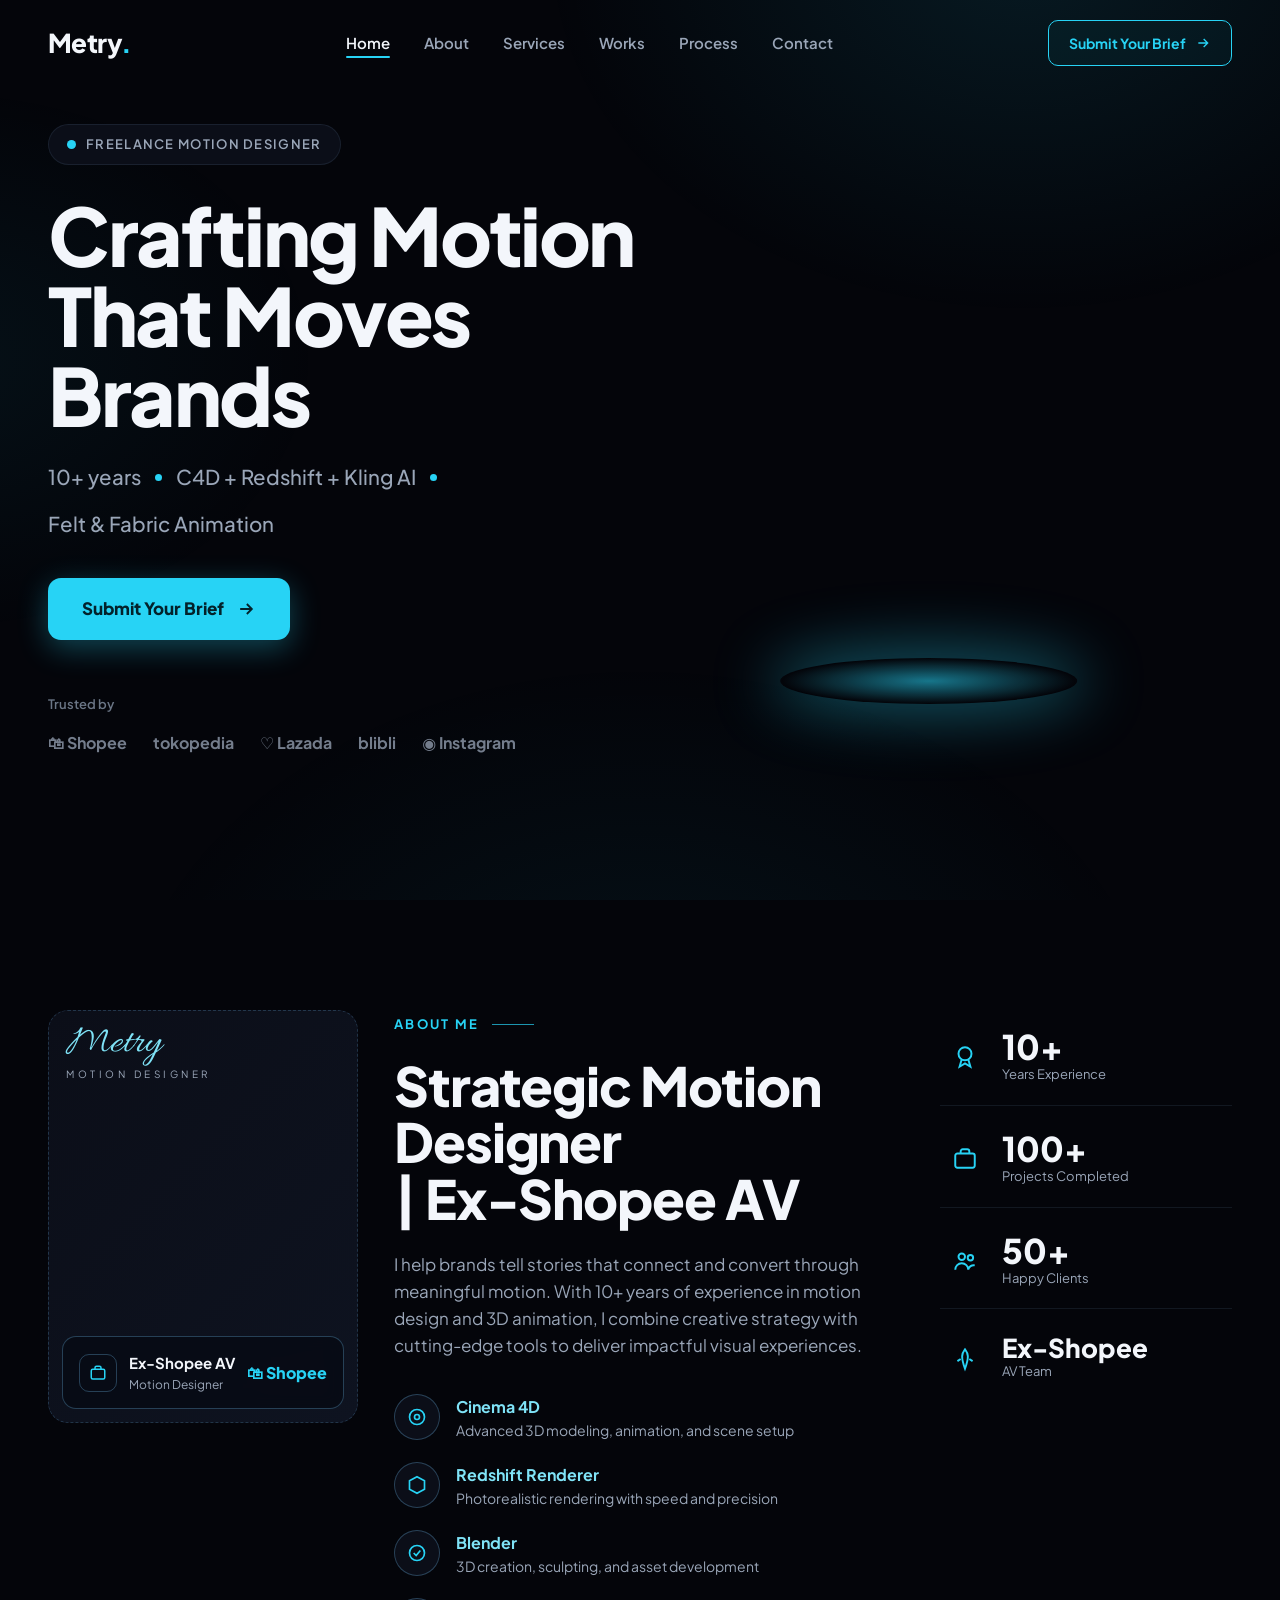
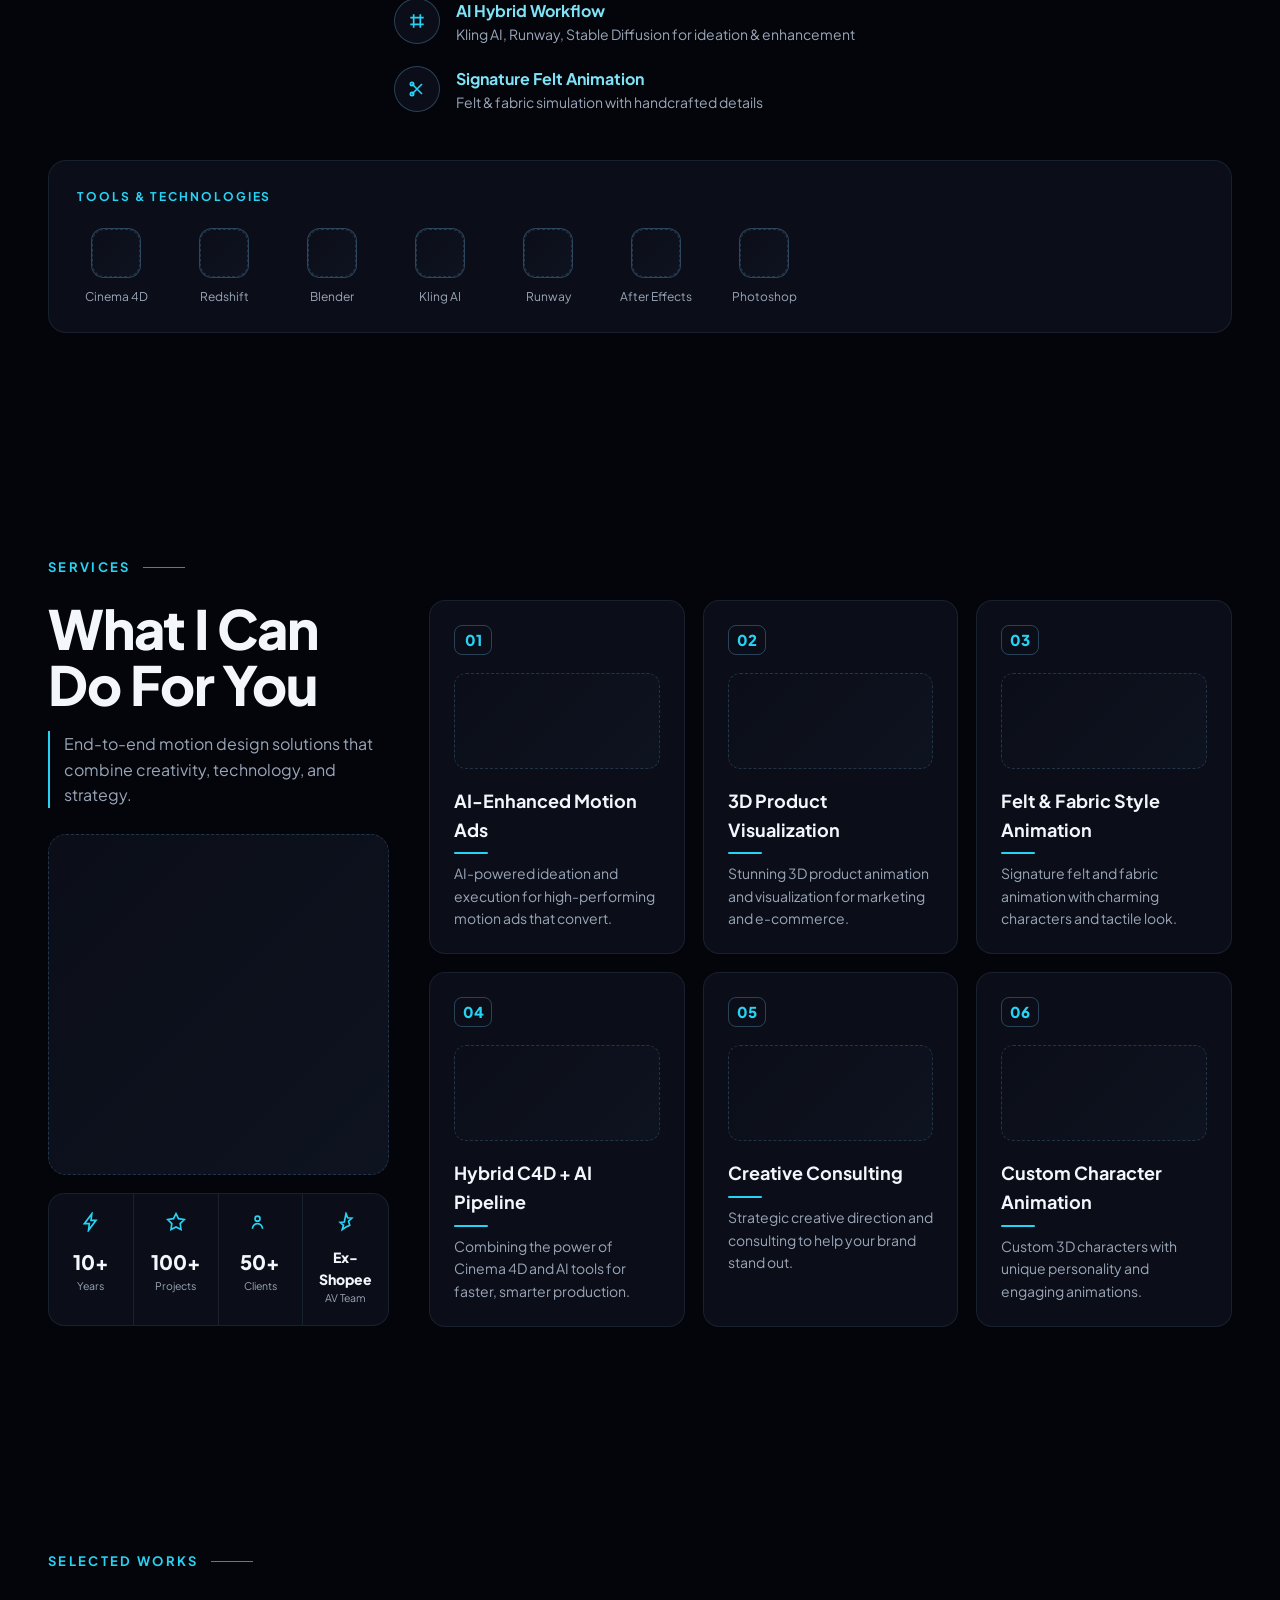
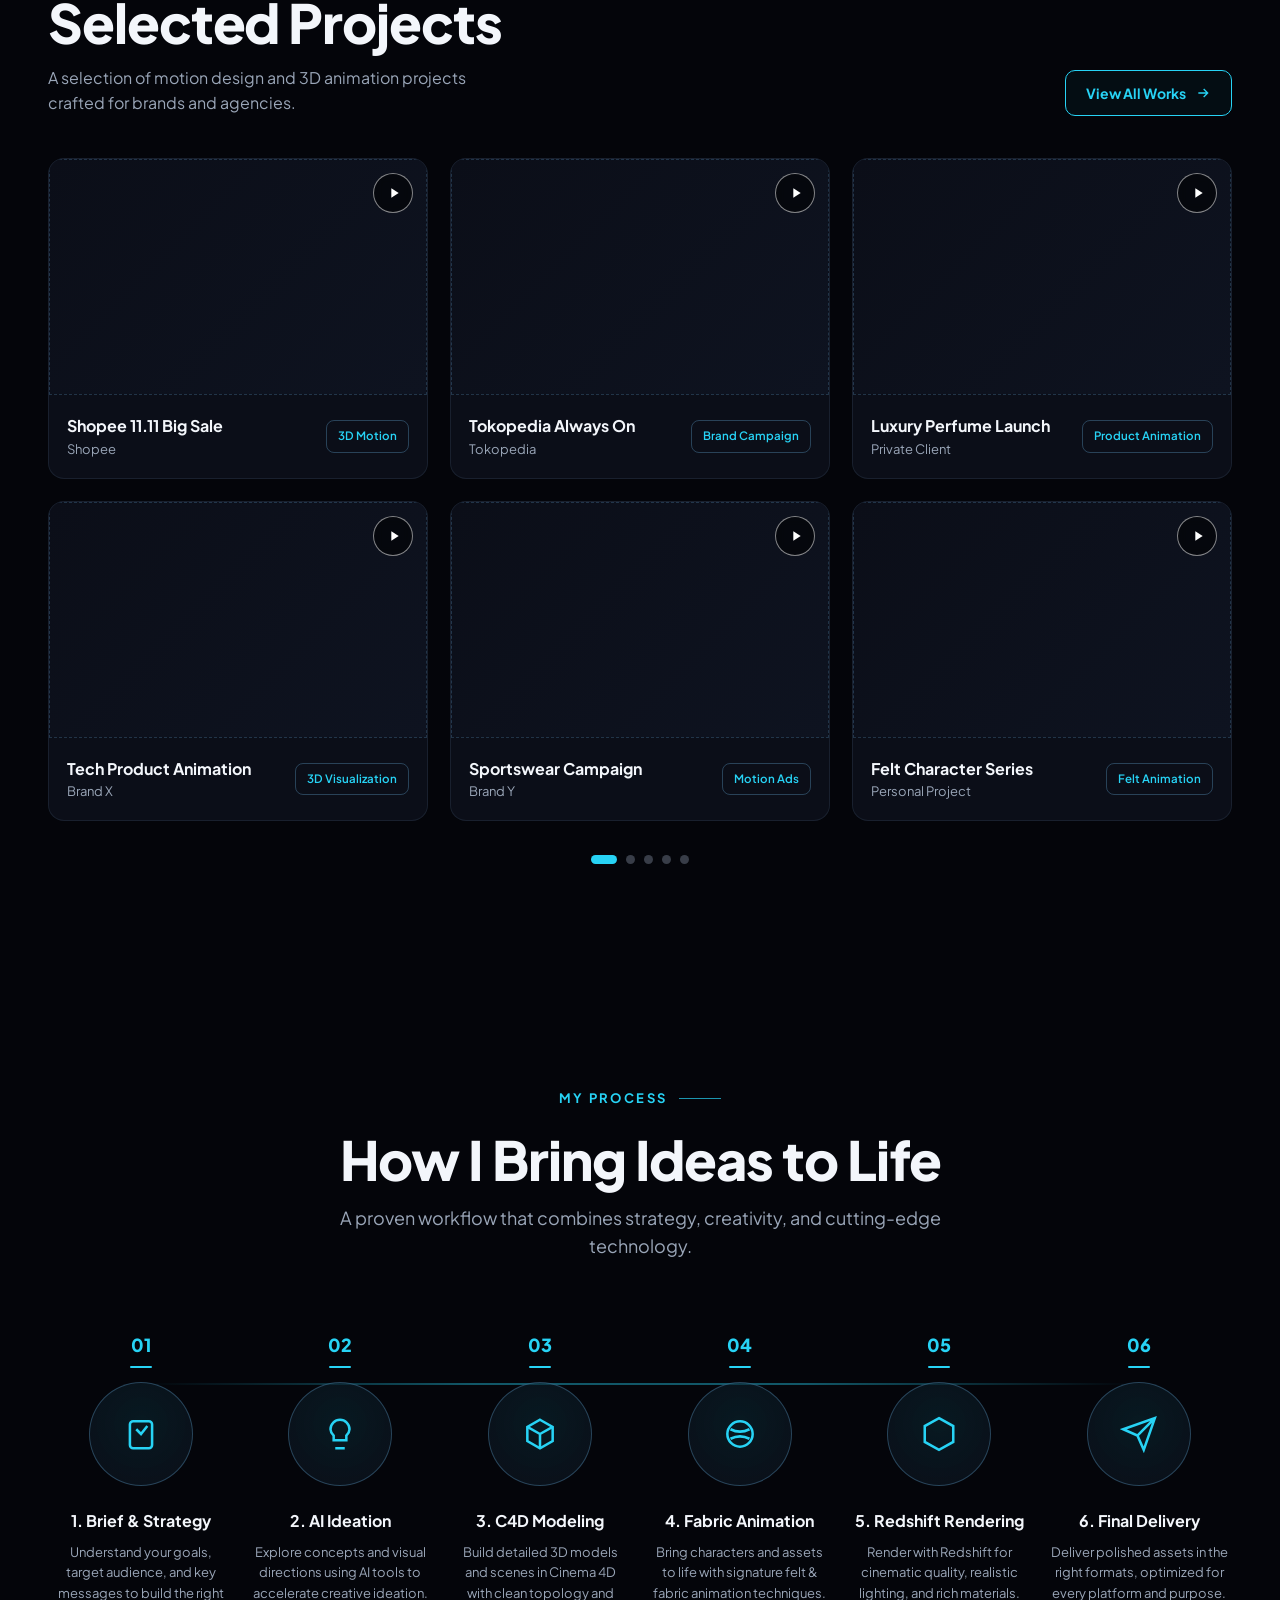
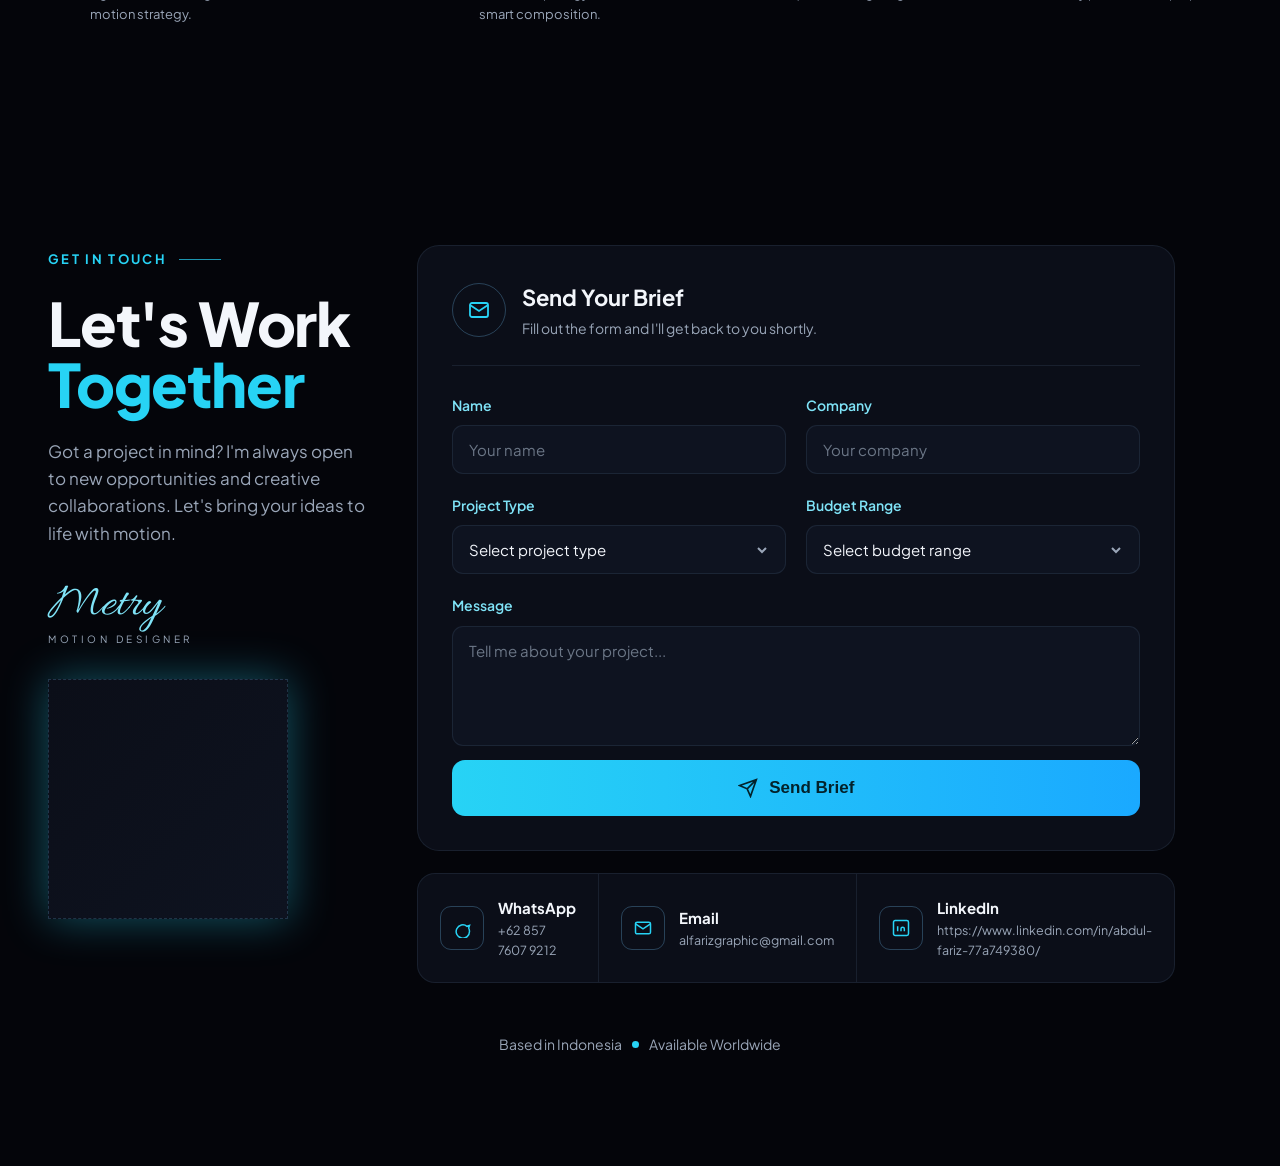
==== commit 5f433d3e: "update: real contact info" ====
--- a/index.html
+++ b/index.html
@@ -567,9 +567,9 @@
           </button>
         </div>
         <div class="contact-cards">
-          <div class="cc"><div class="cc-ic"><svg viewBox="0 0 24 24" fill="none" stroke="currentColor" stroke-width="1.8"><path d="M21 16a8 8 0 11-3-6l3-1-1 3a8 8 0 011 4z"/></svg></div><div><div class="cc-t">WhatsApp</div><div class="cc-s">+62 812 3456 7890</div></div></div>
-          <div class="cc"><div class="cc-ic"><svg viewBox="0 0 24 24" fill="none" stroke="currentColor" stroke-width="1.8"><rect x="3" y="5" width="18" height="14" rx="2"/><path d="M3 7l9 6 9-6"/></svg></div><div><div class="cc-t">Email</div><div class="cc-s">hello@metry.studio</div></div></div>
-          <div class="cc"><div class="cc-ic"><svg viewBox="0 0 24 24" fill="none" stroke="currentColor" stroke-width="1.8"><rect x="3" y="3" width="18" height="18" rx="2"/><path d="M8 10v6M8 7v.01M12 16v-3a2 2 0 014 0v3"/></svg></div><div><div class="cc-t">LinkedIn</div><div class="cc-s">linkedin.com/in/metry</div></div></div>
+          <div class="cc"><div class="cc-ic"><svg viewBox="0 0 24 24" fill="none" stroke="currentColor" stroke-width="1.8"><path d="M21 16a8 8 0 11-3-6l3-1-1 3a8 8 0 011 4z"/></svg></div><div><div class="cc-t">WhatsApp</div><div class="cc-s">+62 857 7607 9212</div></div></div>
+          <div class="cc"><div class="cc-ic"><svg viewBox="0 0 24 24" fill="none" stroke="currentColor" stroke-width="1.8"><rect x="3" y="5" width="18" height="14" rx="2"/><path d="M3 7l9 6 9-6"/></svg></div><div><div class="cc-t">Email</div><div class="cc-s">alfarizgraphic@gmail.com</div></div></div>
+          <div class="cc"><div class="cc-ic"><svg viewBox="0 0 24 24" fill="none" stroke="currentColor" stroke-width="1.8"><rect x="3" y="3" width="18" height="18" rx="2"/><path d="M8 10v6M8 7v.01M12 16v-3a2 2 0 014 0v3"/></svg></div><div><div class="cc-t">LinkedIn</div><div class="cc-s">https://www.linkedin.com/in/abdul-fariz-77a749380/</div></div></div>
         </div>
       </div>
     </div>
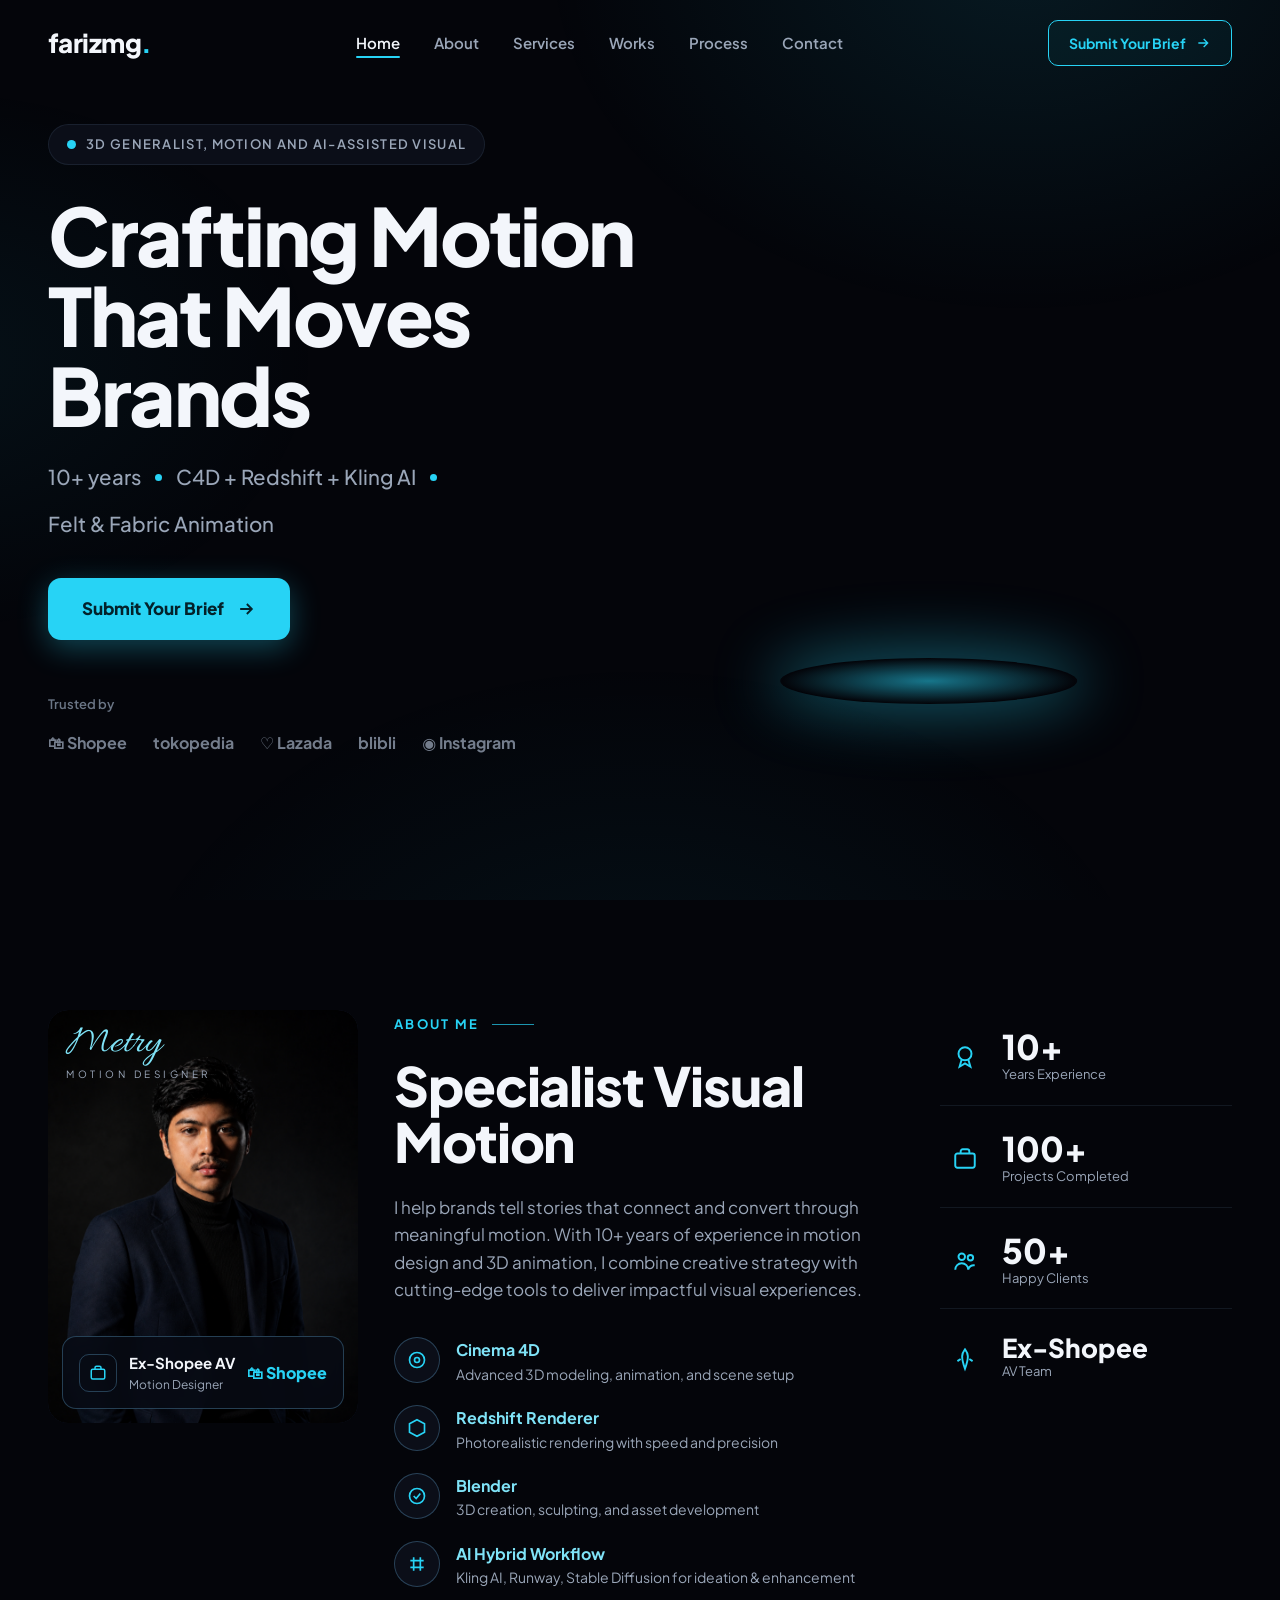
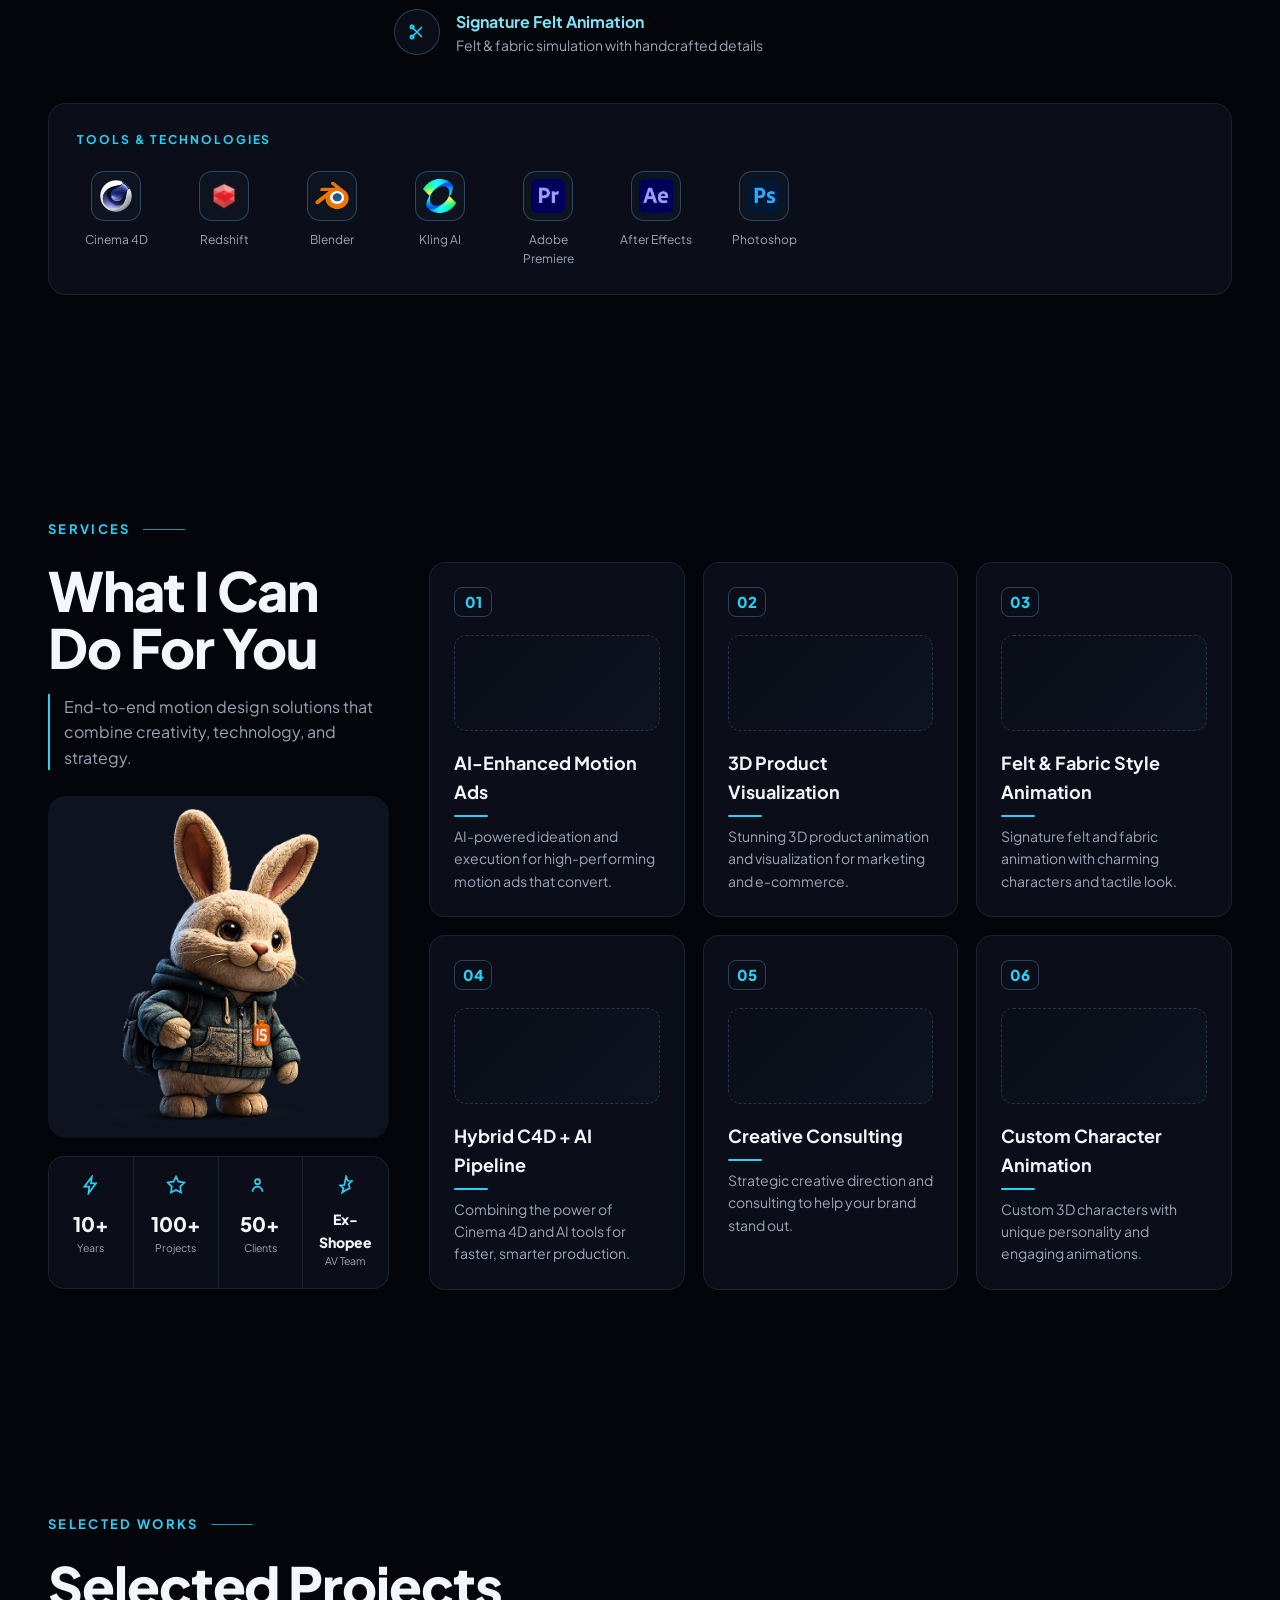
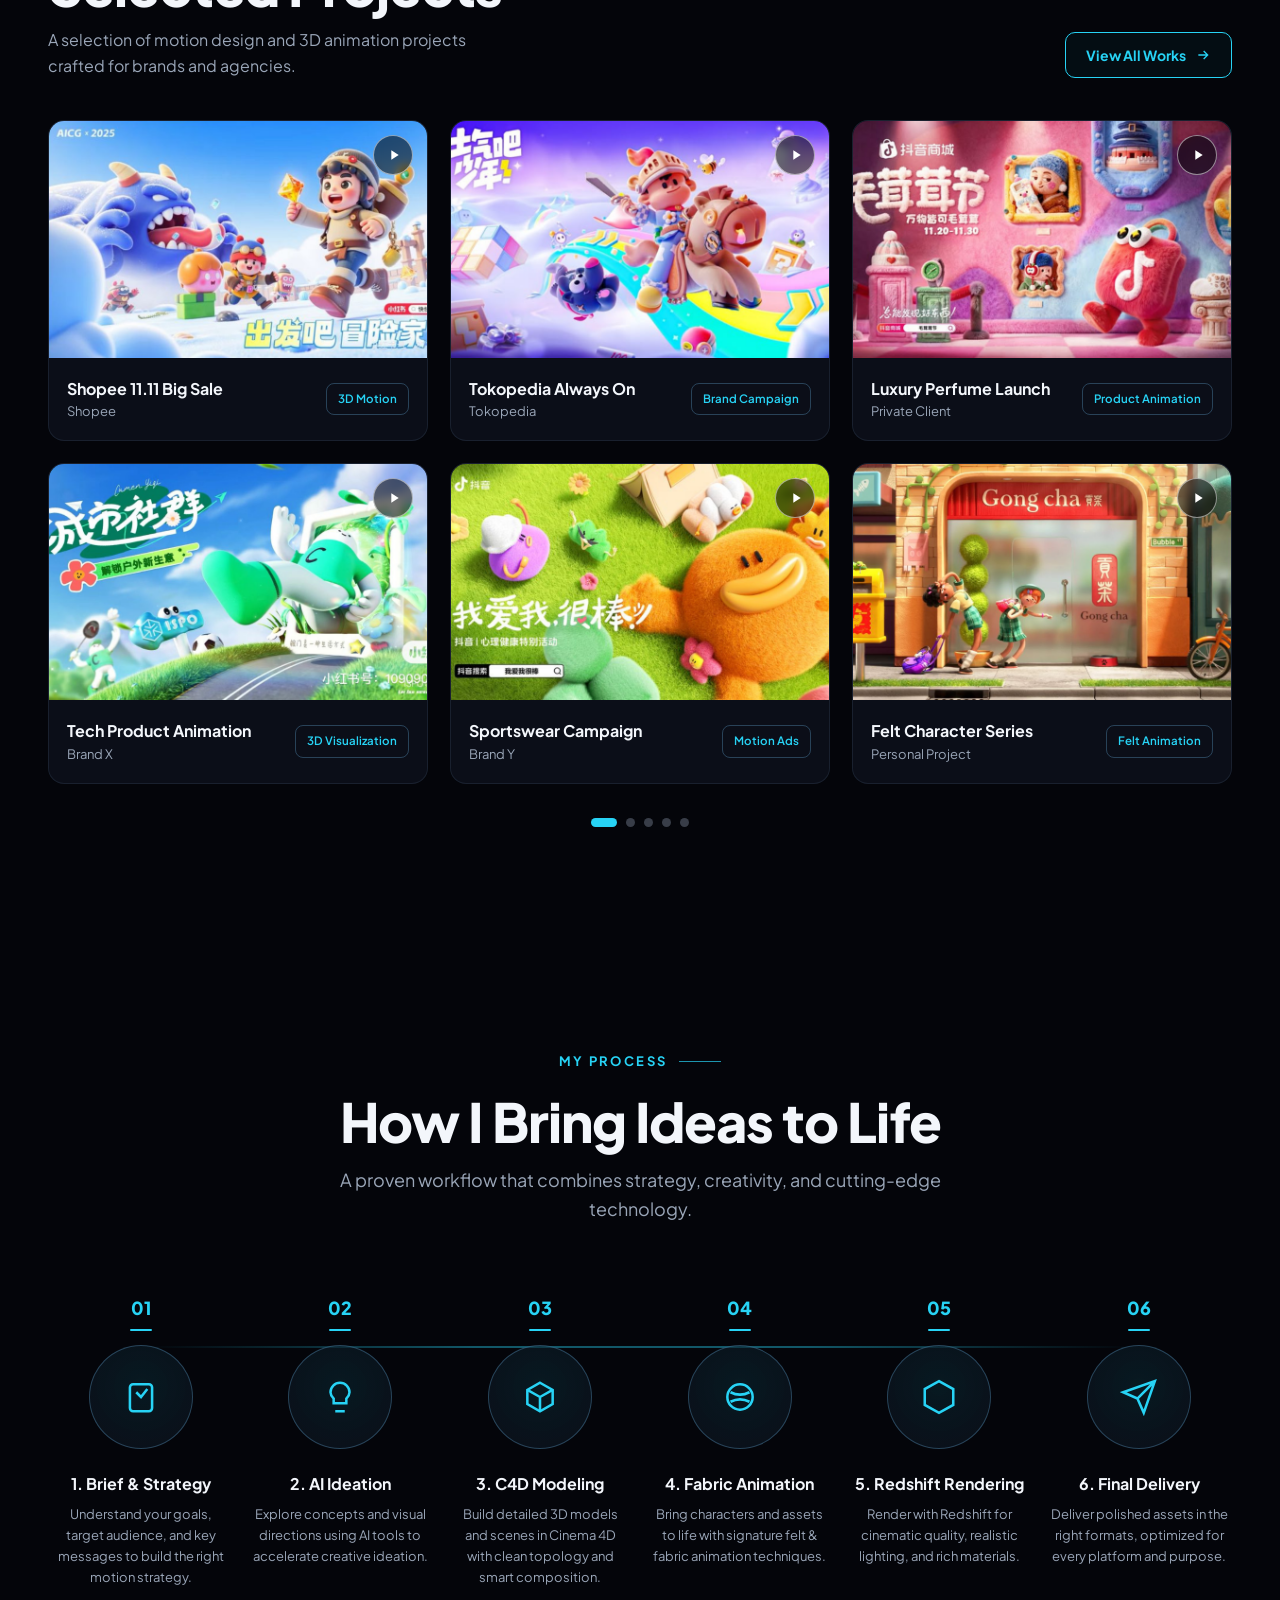
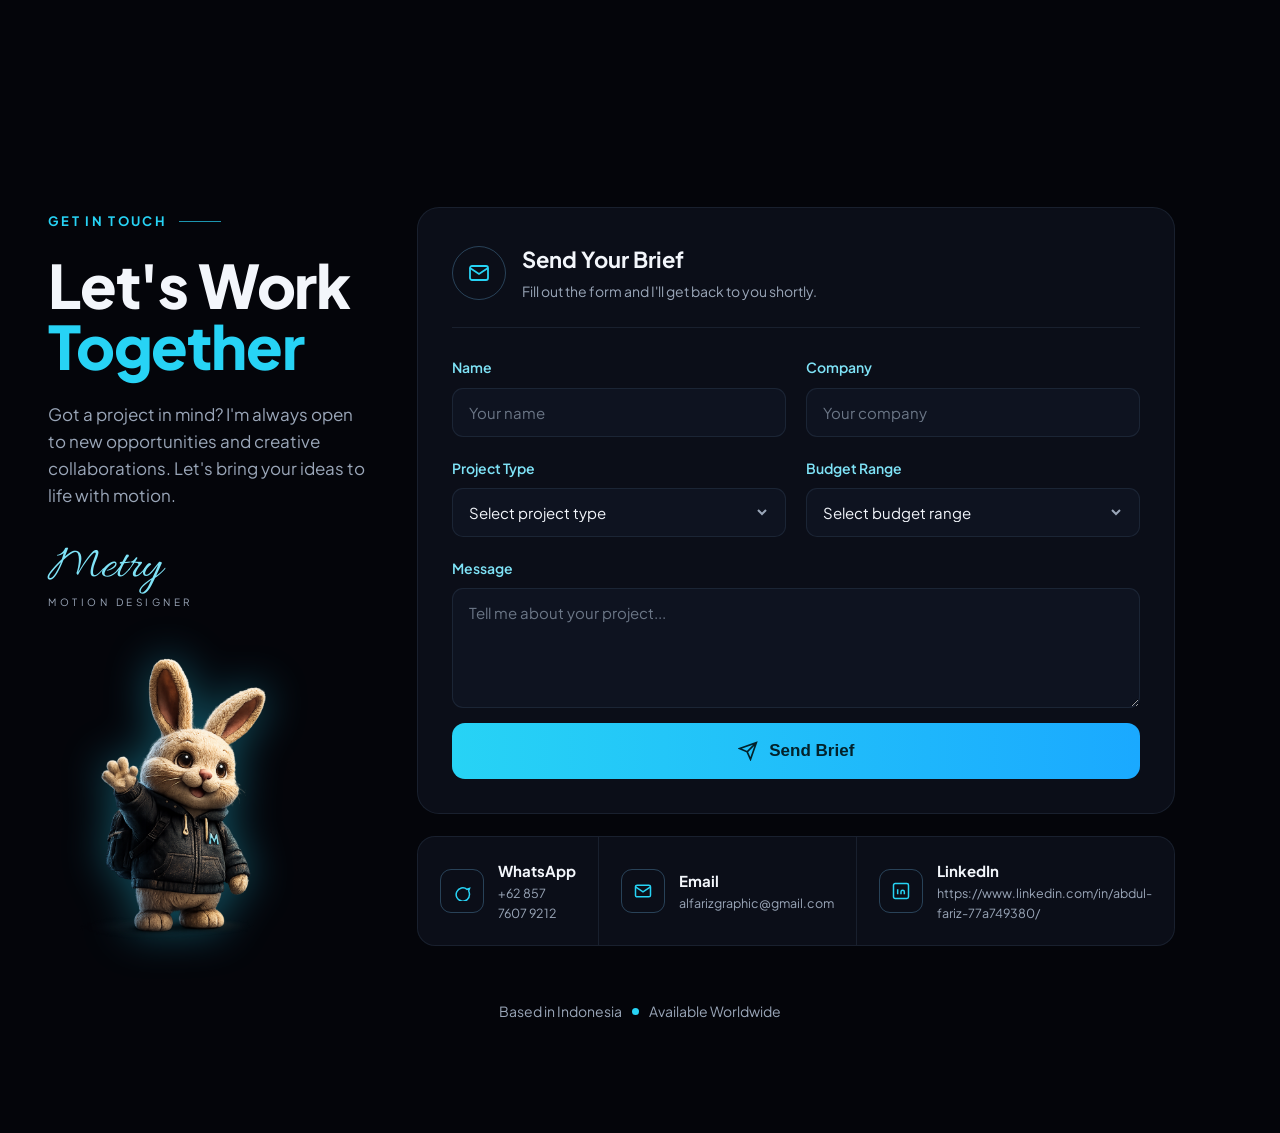
==== commit 4bed5696: "update: branding, titles, icons renamed and wired" ====
--- a/index.html
+++ b/index.html
@@ -349,7 +349,7 @@
 <!-- ===================== NAV ===================== -->
 <nav id="nav">
   <div class="nav-inner">
-    <div class="logo">Metry<span class="dot">.</span></div>
+    <div class="logo">farizmg<span class="dot">.</span></div>
     <ul class="nav-links">
       <li><a href="#home" class="active">Home</a></li>
       <li><a href="#about">About</a></li>
@@ -370,7 +370,7 @@
   <div class="wrap">
     <div class="hero-grid">
       <div class="hero-copy reveal">
-        <div class="tag"><span class="pulse"></span> Freelance Motion Designer</div>
+        <div class="tag"><span class="pulse"></span> 3D Generalist, Motion and AI-Assisted Visual</div>
         <h1 class="hero-h1">Crafting Motion<br>That Moves Brands</h1>
         <div class="hero-sub">
           <span>10+ years</span><span class="sep"></span>
@@ -425,7 +425,7 @@
       <!-- copy -->
       <div class="reveal">
         <div class="eyebrow">About Me</div>
-        <h2 class="section-title">Strategic Motion Designer<br>| Ex-Shopee AV</h2>
+        <h2 class="section-title">Specialist Visual Motion</h2>
         <p class="about-desc">I help brands tell stories that connect and convert through meaningful motion. With 10+ years of experience in motion design and 3D animation, I combine creative strategy with cutting-edge tools to deliver impactful visual experiences.</p>
         <div class="skill-list">
           <div class="skill"><div class="s-icn"><svg viewBox="0 0 24 24" fill="none" stroke="currentColor" stroke-width="2"><circle cx="12" cy="12" r="9"/><circle cx="12" cy="12" r="3"/></svg></div><div><div class="s-t">Cinema 4D</div><div class="s-d">Advanced 3D modeling, animation, and scene setup</div></div></div>
@@ -450,9 +450,9 @@
       <div class="tools-row">
         <div class="tool"><div class="tool-ic"><img src="assets/icons/c4d.png" alt="Cinema 4D" onerror="this.style.display='none'"></div><div class="tool-n">Cinema 4D</div></div>
         <div class="tool"><div class="tool-ic"><img src="assets/icons/redshift.png" alt="Redshift" onerror="this.style.display='none'"></div><div class="tool-n">Redshift</div></div>
-        <div class="tool"><div class="tool-ic"><img src="assets/icons/blender.png" alt="Blender" onerror="this.style.display='none'"></div><div class="tool-n">Blender</div></div>
-        <div class="tool"><div class="tool-ic"><img src="assets/icons/kling.png" alt="Kling AI" onerror="this.style.display='none'"></div><div class="tool-n">Kling AI</div></div>
-        <div class="tool"><div class="tool-ic"><img src="assets/icons/runway.png" alt="Runway" onerror="this.style.display='none'"></div><div class="tool-n">Runway</div></div>
+        <div class="tool"><div class="tool-ic"><img src="assets/icons/blender.webp" alt="Blender" onerror="this.style.display='none'"></div><div class="tool-n">Blender</div></div>
+        <div class="tool"><div class="tool-ic"><img src="assets/icons/kling.webp" alt="Kling AI" onerror="this.style.display='none'"></div><div class="tool-n">Kling AI</div></div>
+        <div class="tool"><div class="tool-ic"><img src="assets/icons/premiere.png" alt="Adobe Premiere" onerror="this.style.display='none'"></div><div class="tool-n">Adobe Premiere</div></div>
         <div class="tool"><div class="tool-ic"><img src="assets/icons/aftereffects.png" alt="After Effects" onerror="this.style.display='none'"></div><div class="tool-n">After Effects</div></div>
         <div class="tool"><div class="tool-ic"><img src="assets/icons/photoshop.png" alt="Photoshop" onerror="this.style.display='none'"></div><div class="tool-n">Photoshop</div></div>
       </div>
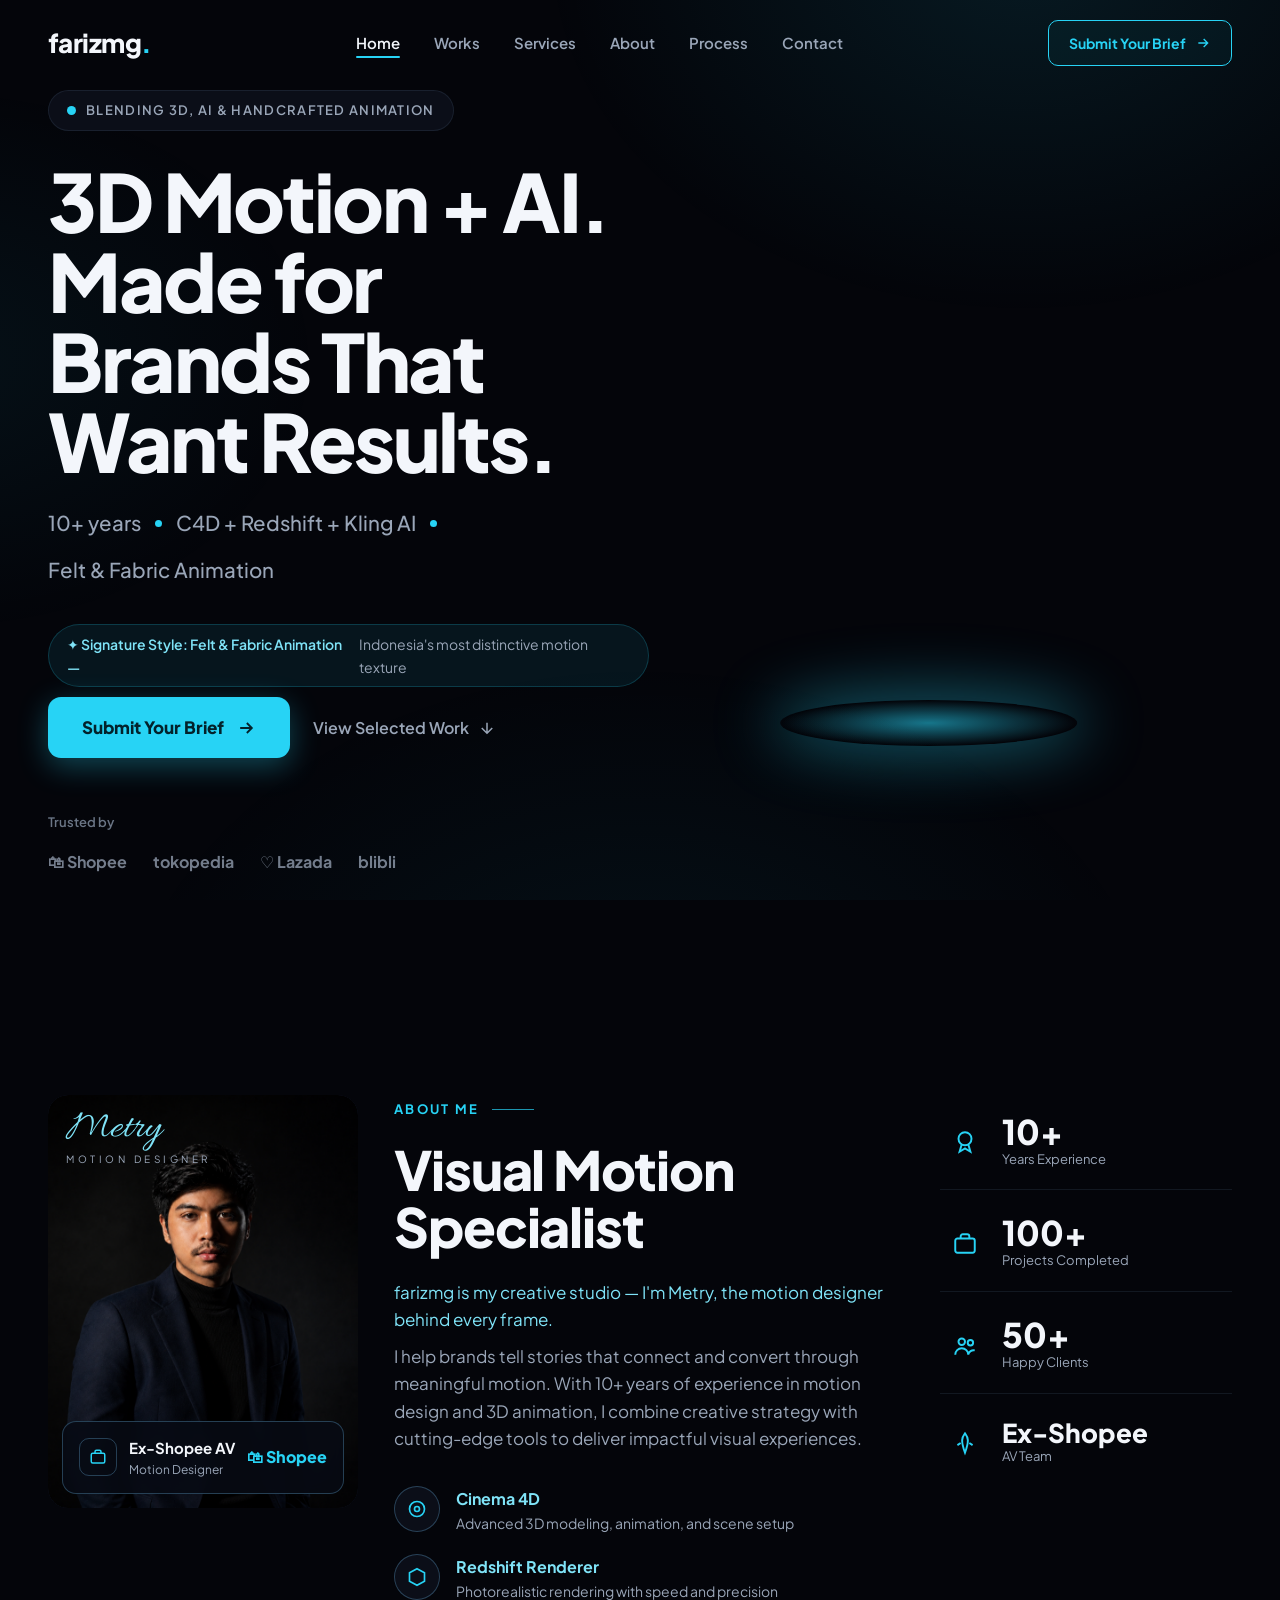
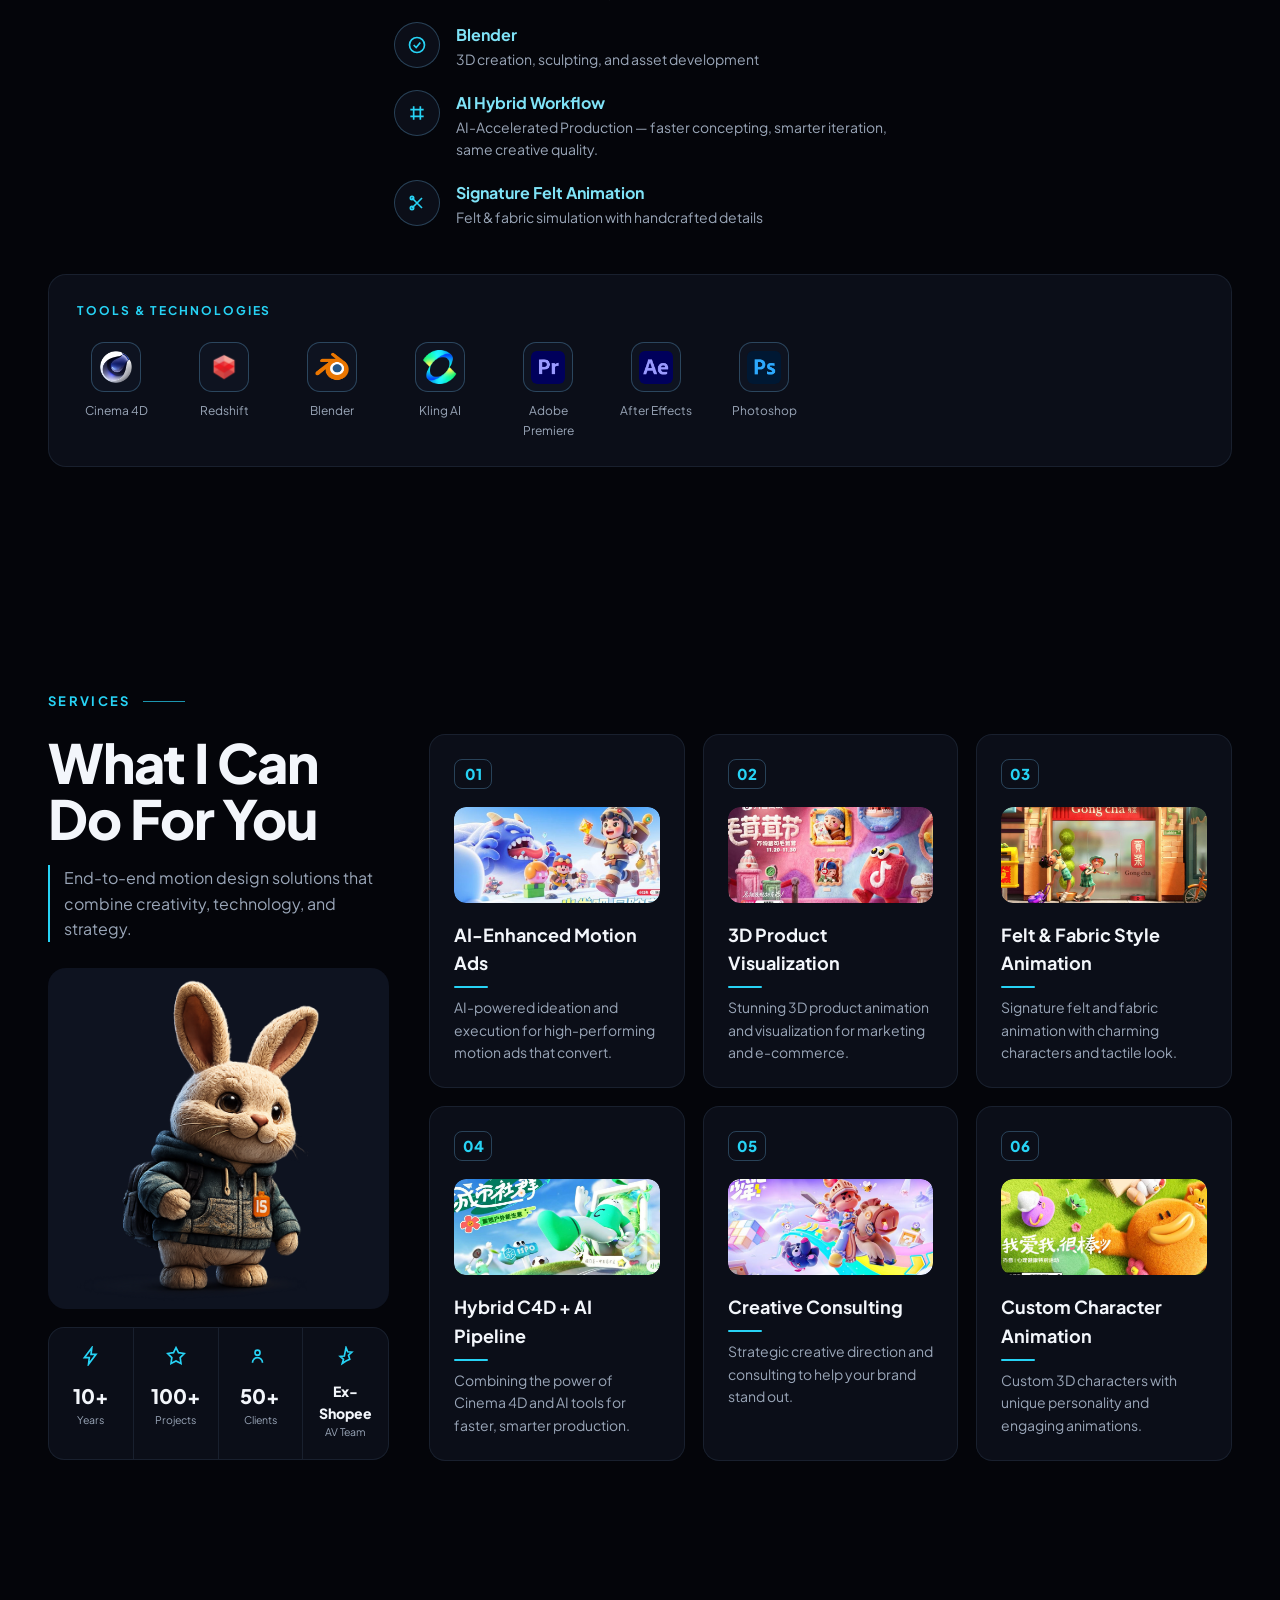
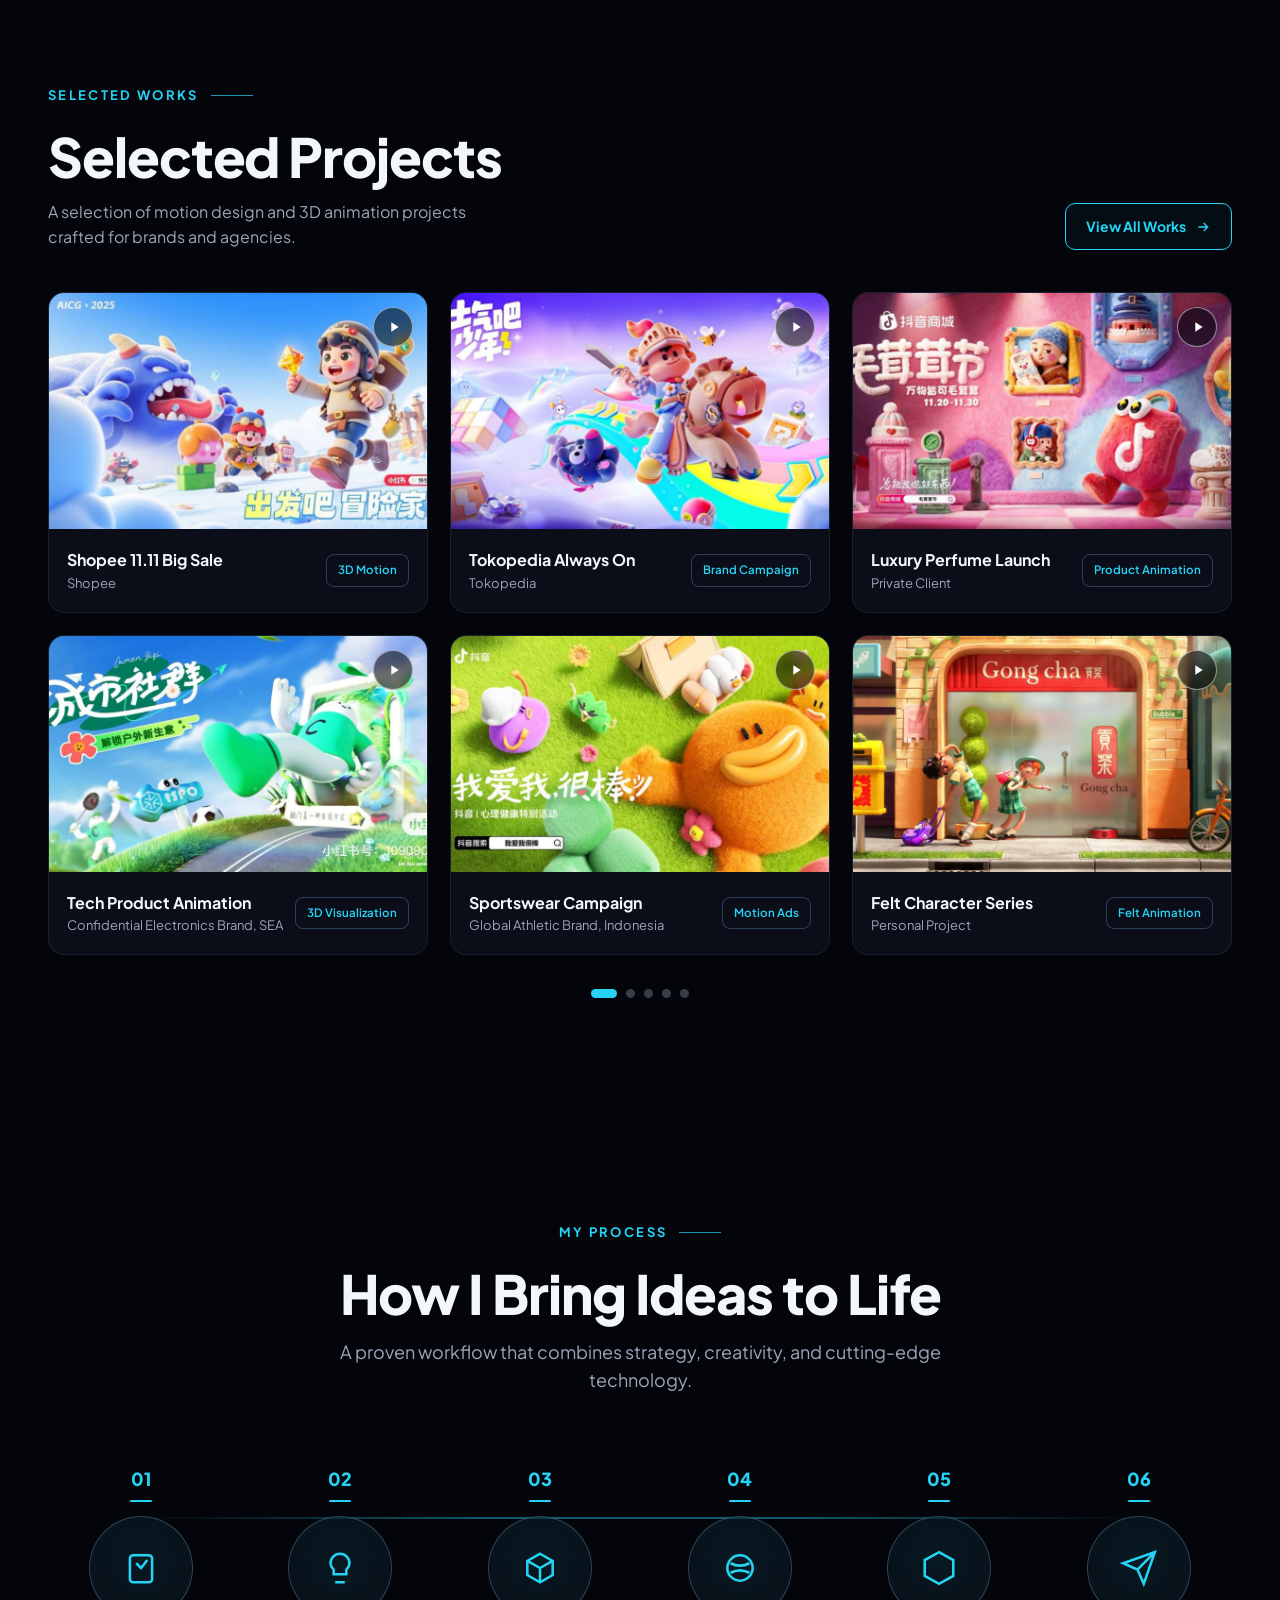
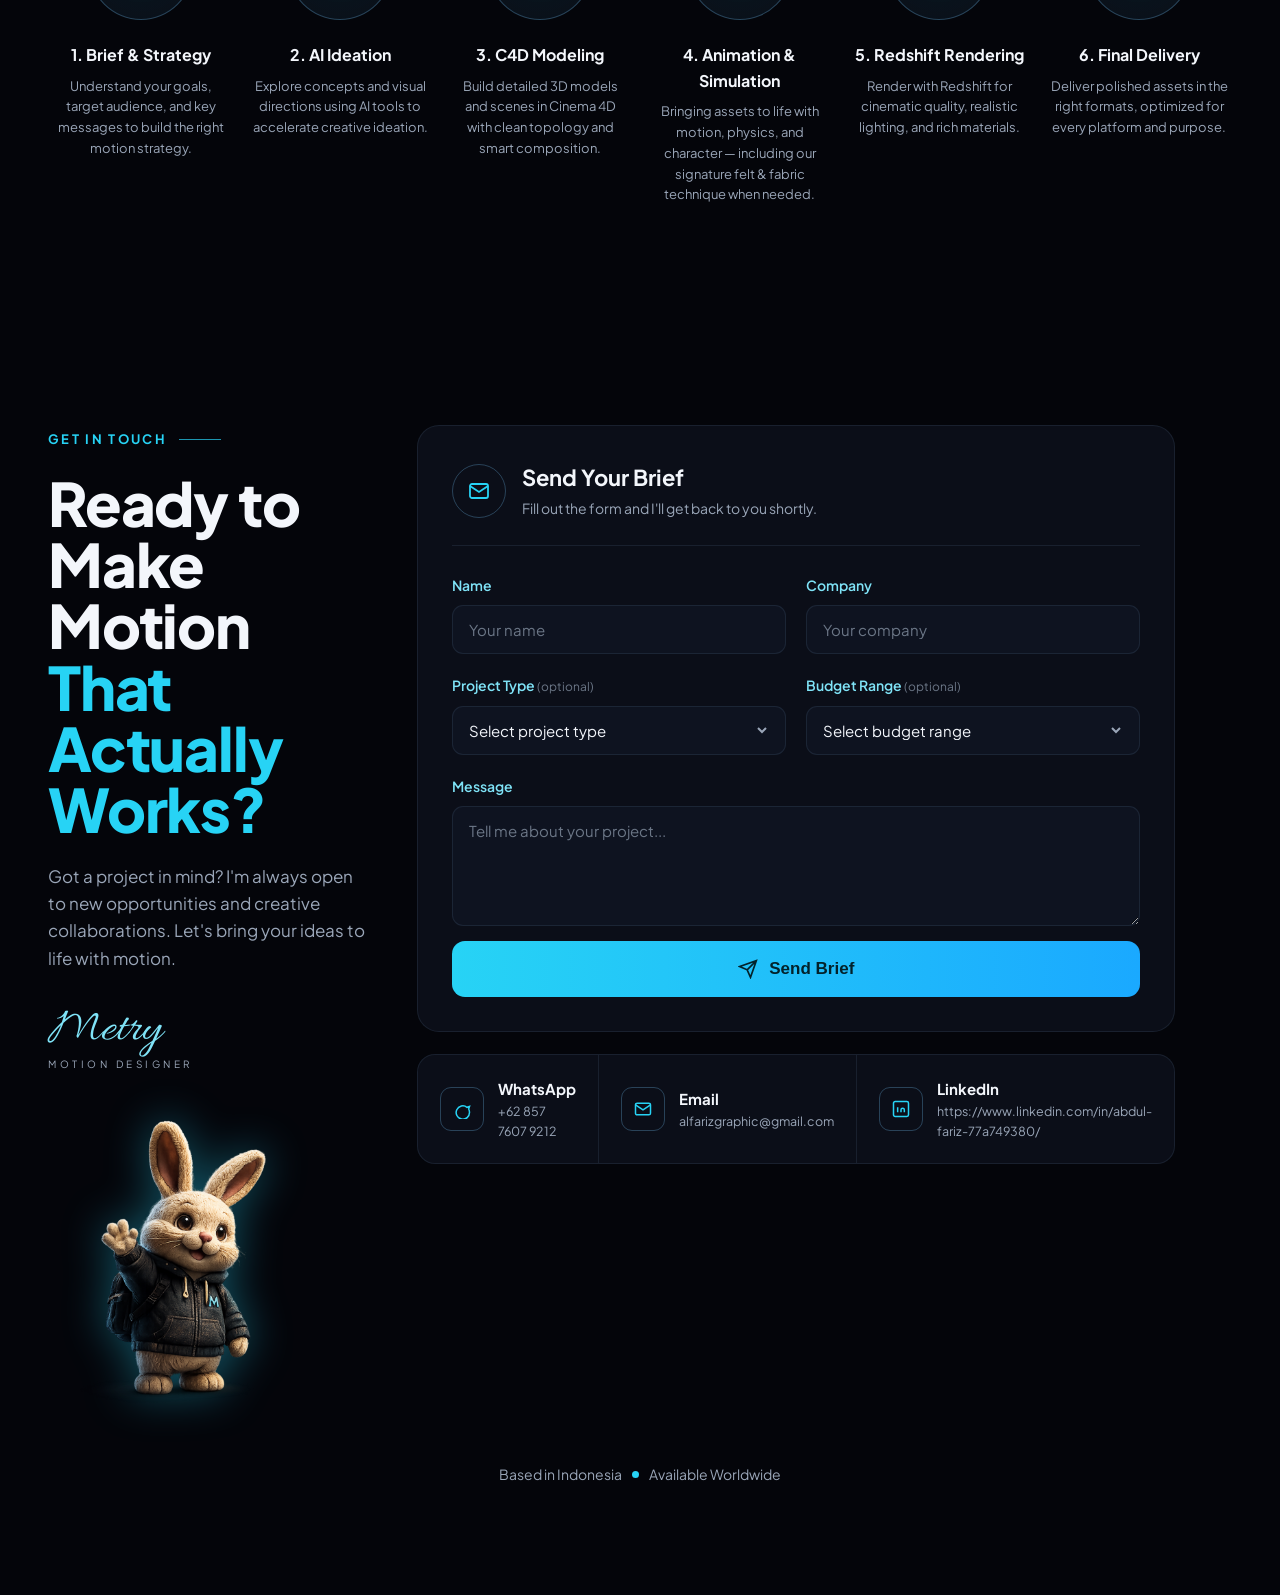
==== commit a373ba50: "update: full copy + UX pass — messaging, nav, CTAs, service thumbs" ====
--- a/index.html
+++ b/index.html
@@ -3,7 +3,7 @@
 <head>
 <meta charset="UTF-8">
 <meta name="viewport" content="width=device-width, initial-scale=1.0">
-<title>Metry — Freelance Motion Designer</title>
+<title>farizmg — 3D Generalist, Motion &amp; AI-Assisted Visual</title>
 <link rel="preconnect" href="https://fonts.googleapis.com">
 <link rel="preconnect" href="https://fonts.gstatic.com" crossorigin>
 <link href="https://fonts.googleapis.com/css2?family=Plus+Jakarta+Sans:wght@400;500;600;700;800&family=Allura&display=swap" rel="stylesheet">
@@ -352,9 +352,9 @@
     <div class="logo">farizmg<span class="dot">.</span></div>
     <ul class="nav-links">
       <li><a href="#home" class="active">Home</a></li>
+      <li><a href="#works">Works</a></li>
+      <li><a href="#services">Services</a></li>
       <li><a href="#about">About</a></li>
-      <li><a href="#services">Services</a></li>
-      <li><a href="#works">Works</a></li>
       <li><a href="#process">Process</a></li>
       <li><a href="#contact">Contact</a></li>
     </ul>
@@ -370,15 +370,38 @@
   <div class="wrap">
     <div class="hero-grid">
       <div class="hero-copy reveal">
-        <div class="tag"><span class="pulse"></span> 3D Generalist, Motion and AI-Assisted Visual</div>
-        <h1 class="hero-h1">Crafting Motion<br>That Moves Brands</h1>
+        <div class="tag"><span class="pulse"></span> Blending 3D, AI &amp; Handcrafted Animation</div>
+        <h1 class="hero-h1">3D Motion + AI. Made for Brands That Want Results.</h1>
         <div class="hero-sub">
           <span>10+ years</span><span class="sep"></span>
           <span>C4D + Redshift + Kling AI</span><span class="sep"></span>
           <span>Felt &amp; Fabric Animation</span>
         </div>
+        <div style="
+          display:inline-flex;align-items:center;gap:10px;
+          background:rgba(39,211,245,.08);border:1px solid rgba(39,211,245,.2);
+          border-radius:40px;padding:8px 18px;margin-bottom:10px;
+          font-size:14px;color:var(--cyan-soft);font-weight:600;
+        ">
+          ✦ Signature Style: Felt &amp; Fabric Animation —
+          <span style="color:var(--dim);font-weight:400">
+            Indonesia's most distinctive motion texture
+          </span>
+        </div>
         <a href="#contact" class="btn-fill">Submit Your Brief
           <svg viewBox="0 0 24 24" fill="none" stroke="currentColor" stroke-width="2.2"><path d="M5 12h14M13 6l6 6-6 6"/></svg>
+        </a>
+        <a href="#works" style="
+          display:inline-flex;align-items:center;gap:9px;
+          color:var(--dim);font-weight:600;font-size:16px;
+          margin-left:20px;transition:.2s;
+        " onmouseover="this.style.color='var(--cyan)'"
+           onmouseout="this.style.color='var(--dim)'">
+          View Selected Work
+          <svg viewBox="0 0 24 24" fill="none" stroke="currentColor"
+            stroke-width="2" style="width:18px;height:18px">
+            <path d="M12 5v14M5 12l7 7 7-7"/>
+          </svg>
         </a>
         <div class="trusted">
           <div class="lbl">Trusted by</div>
@@ -387,7 +410,6 @@
             <span class="logo-chip">tokopedia</span>
             <span class="logo-chip">♡ Lazada</span>
             <span class="logo-chip">blibli</span>
-            <span class="logo-chip">◉ Instagram</span>
           </div>
         </div>
       </div>
@@ -425,13 +447,13 @@
       <!-- copy -->
       <div class="reveal">
         <div class="eyebrow">About Me</div>
-        <h2 class="section-title">Specialist Visual Motion</h2>
-        <p class="about-desc">I help brands tell stories that connect and convert through meaningful motion. With 10+ years of experience in motion design and 3D animation, I combine creative strategy with cutting-edge tools to deliver impactful visual experiences.</p>
+        <h2 class="section-title">Visual Motion Specialist</h2>
+        <p class="about-desc"><em style="color:var(--cyan-soft);font-style:normal;display:block;margin-bottom:10px">farizmg is my creative studio — I'm Metry, the motion designer behind every frame.</em>I help brands tell stories that connect and convert through meaningful motion. With 10+ years of experience in motion design and 3D animation, I combine creative strategy with cutting-edge tools to deliver impactful visual experiences.</p>
         <div class="skill-list">
           <div class="skill"><div class="s-icn"><svg viewBox="0 0 24 24" fill="none" stroke="currentColor" stroke-width="2"><circle cx="12" cy="12" r="9"/><circle cx="12" cy="12" r="3"/></svg></div><div><div class="s-t">Cinema 4D</div><div class="s-d">Advanced 3D modeling, animation, and scene setup</div></div></div>
           <div class="skill"><div class="s-icn"><svg viewBox="0 0 24 24" fill="none" stroke="currentColor" stroke-width="2"><path d="M12 2l9 5v10l-9 5-9-5V7z"/></svg></div><div><div class="s-t">Redshift Renderer</div><div class="s-d">Photorealistic rendering with speed and precision</div></div></div>
           <div class="skill"><div class="s-icn"><svg viewBox="0 0 24 24" fill="none" stroke="currentColor" stroke-width="2"><circle cx="12" cy="12" r="9"/><path d="M8 12l3 3 5-6"/></svg></div><div><div class="s-t">Blender</div><div class="s-d">3D creation, sculpting, and asset development</div></div></div>
-          <div class="skill"><div class="s-icn"><svg viewBox="0 0 24 24" fill="none" stroke="currentColor" stroke-width="2"><path d="M4 8h16M4 16h16M8 4v16M16 4v16"/></svg></div><div><div class="s-t">AI Hybrid Workflow</div><div class="s-d">Kling AI, Runway, Stable Diffusion for ideation &amp; enhancement</div></div></div>
+          <div class="skill"><div class="s-icn"><svg viewBox="0 0 24 24" fill="none" stroke="currentColor" stroke-width="2"><path d="M4 8h16M4 16h16M8 4v16M16 4v16"/></svg></div><div><div class="s-t">AI Hybrid Workflow</div><div class="s-d">AI-Accelerated Production — faster concepting, smarter iteration, same creative quality.</div></div></div>
           <div class="skill"><div class="s-icn"><svg viewBox="0 0 24 24" fill="none" stroke="currentColor" stroke-width="2"><path d="M6 6l12 12M6 18L18 6"/><circle cx="6" cy="6" r="2"/><circle cx="6" cy="18" r="2"/></svg></div><div><div class="s-t">Signature Felt Animation</div><div class="s-d">Felt &amp; fabric simulation with handcrafted details</div></div></div>
         </div>
       </div>
@@ -479,12 +501,12 @@
         </div>
       </div>
       <div class="cards-2">
-        <div class="svc-card reveal"><div class="svc-num">01</div><div class="svc-visual img-wrap"><img src="assets/images/svc-01.jpg" alt="AI-Enhanced Motion Ads" onerror="this.style.opacity='0'"></div><h3>AI-Enhanced Motion Ads</h3><p>AI-powered ideation and execution for high-performing motion ads that convert.</p></div>
-        <div class="svc-card reveal"><div class="svc-num">02</div><div class="svc-visual img-wrap"><img src="assets/images/svc-02.jpg" alt="3D Product Visualization" onerror="this.style.opacity='0'"></div><h3>3D Product Visualization</h3><p>Stunning 3D product animation and visualization for marketing and e-commerce.</p></div>
-        <div class="svc-card reveal"><div class="svc-num">03</div><div class="svc-visual img-wrap"><img src="assets/images/svc-03.jpg" alt="Felt & Fabric Style Animation" onerror="this.style.opacity='0'"></div><h3>Felt &amp; Fabric Style Animation</h3><p>Signature felt and fabric animation with charming characters and tactile look.</p></div>
-        <div class="svc-card reveal"><div class="svc-num">04</div><div class="svc-visual img-wrap"><img src="assets/images/svc-04.jpg" alt="Hybrid C4D + AI Pipeline" onerror="this.style.opacity='0'"></div><h3>Hybrid C4D + AI Pipeline</h3><p>Combining the power of Cinema 4D and AI tools for faster, smarter production.</p></div>
-        <div class="svc-card reveal"><div class="svc-num">05</div><div class="svc-visual img-wrap"><img src="assets/images/svc-05.jpg" alt="Creative Consulting" onerror="this.style.opacity='0'"></div><h3>Creative Consulting</h3><p>Strategic creative direction and consulting to help your brand stand out.</p></div>
-        <div class="svc-card reveal"><div class="svc-num">06</div><div class="svc-visual img-wrap"><img src="assets/images/svc-06.jpg" alt="Custom Character Animation" onerror="this.style.opacity='0'"></div><h3>Custom Character Animation</h3><p>Custom 3D characters with unique personality and engaging animations.</p></div>
+        <div class="svc-card reveal"><div class="svc-num">01</div><div class="svc-visual img-wrap"><img src="assets/images/works/work-01.jpg" alt="AI-Enhanced Motion Ads" style="width:100%;height:100%;object-fit:cover;border-radius:12px" onerror="this.style.opacity='0'"></div><h3>AI-Enhanced Motion Ads</h3><p>AI-powered ideation and execution for high-performing motion ads that convert.</p></div>
+        <div class="svc-card reveal"><div class="svc-num">02</div><div class="svc-visual img-wrap"><img src="assets/images/works/work-03.jpg" alt="3D Product Visualization" style="width:100%;height:100%;object-fit:cover;border-radius:12px" onerror="this.style.opacity='0'"></div><h3>3D Product Visualization</h3><p>Stunning 3D product animation and visualization for marketing and e-commerce.</p></div>
+        <div class="svc-card reveal"><div class="svc-num">03</div><div class="svc-visual img-wrap"><img src="assets/images/works/work-06.jpg" alt="Felt & Fabric Style Animation" style="width:100%;height:100%;object-fit:cover;border-radius:12px" onerror="this.style.opacity='0'"></div><h3>Felt &amp; Fabric Style Animation</h3><p>Signature felt and fabric animation with charming characters and tactile look.</p></div>
+        <div class="svc-card reveal"><div class="svc-num">04</div><div class="svc-visual img-wrap"><img src="assets/images/works/work-04.jpg" alt="Hybrid C4D + AI Pipeline" style="width:100%;height:100%;object-fit:cover;border-radius:12px" onerror="this.style.opacity='0'"></div><h3>Hybrid C4D + AI Pipeline</h3><p>Combining the power of Cinema 4D and AI tools for faster, smarter production.</p></div>
+        <div class="svc-card reveal"><div class="svc-num">05</div><div class="svc-visual img-wrap"><img src="assets/images/works/work-02.jpg" alt="Creative Consulting" style="width:100%;height:100%;object-fit:cover;border-radius:12px" onerror="this.style.opacity='0'"></div><h3>Creative Consulting</h3><p>Strategic creative direction and consulting to help your brand stand out.</p></div>
+        <div class="svc-card reveal"><div class="svc-num">06</div><div class="svc-visual img-wrap"><img src="assets/images/works/work-05.jpg" alt="Custom Character Animation" style="width:100%;height:100%;object-fit:cover;border-radius:12px" onerror="this.style.opacity='0'"></div><h3>Custom Character Animation</h3><p>Custom 3D characters with unique personality and engaging animations.</p></div>
       </div>
     </div>
   </div>
@@ -507,8 +529,8 @@
       <div class="work-card reveal"><div class="work-thumb img-wrap"><img src="assets/images/works/work-01.jpg" alt="Shopee 11.11 Big Sale" onerror="this.style.opacity='0'"><div class="work-play"><svg viewBox="0 0 24 24"><path d="M8 5v14l11-7z"/></svg></div></div><div class="work-meta"><div><div class="wm-t">Shopee 11.11 Big Sale</div><div class="wm-c">Shopee</div></div><span class="work-tag">3D Motion</span></div></div>
       <div class="work-card reveal"><div class="work-thumb img-wrap"><img src="assets/images/works/work-02.jpg" alt="Tokopedia Always On" onerror="this.style.opacity='0'"><div class="work-play"><svg viewBox="0 0 24 24"><path d="M8 5v14l11-7z"/></svg></div></div><div class="work-meta"><div><div class="wm-t">Tokopedia Always On</div><div class="wm-c">Tokopedia</div></div><span class="work-tag">Brand Campaign</span></div></div>
       <div class="work-card reveal"><div class="work-thumb img-wrap"><img src="assets/images/works/work-03.jpg" alt="Luxury Perfume Launch" onerror="this.style.opacity='0'"><div class="work-play"><svg viewBox="0 0 24 24"><path d="M8 5v14l11-7z"/></svg></div></div><div class="work-meta"><div><div class="wm-t">Luxury Perfume Launch</div><div class="wm-c">Private Client</div></div><span class="work-tag">Product Animation</span></div></div>
-      <div class="work-card reveal"><div class="work-thumb img-wrap"><img src="assets/images/works/work-04.jpg" alt="Tech Product Animation" onerror="this.style.opacity='0'"><div class="work-play"><svg viewBox="0 0 24 24"><path d="M8 5v14l11-7z"/></svg></div></div><div class="work-meta"><div><div class="wm-t">Tech Product Animation</div><div class="wm-c">Brand X</div></div><span class="work-tag">3D Visualization</span></div></div>
-      <div class="work-card reveal"><div class="work-thumb img-wrap"><img src="assets/images/works/work-05.jpg" alt="Sportswear Campaign" onerror="this.style.opacity='0'"><div class="work-play"><svg viewBox="0 0 24 24"><path d="M8 5v14l11-7z"/></svg></div></div><div class="work-meta"><div><div class="wm-t">Sportswear Campaign</div><div class="wm-c">Brand Y</div></div><span class="work-tag">Motion Ads</span></div></div>
+      <div class="work-card reveal"><div class="work-thumb img-wrap"><img src="assets/images/works/work-04.jpg" alt="Tech Product Animation" onerror="this.style.opacity='0'"><div class="work-play"><svg viewBox="0 0 24 24"><path d="M8 5v14l11-7z"/></svg></div></div><div class="work-meta"><div><div class="wm-t">Tech Product Animation</div><div class="wm-c">Confidential Electronics Brand, SEA</div></div><span class="work-tag">3D Visualization</span></div></div>
+      <div class="work-card reveal"><div class="work-thumb img-wrap"><img src="assets/images/works/work-05.jpg" alt="Sportswear Campaign" onerror="this.style.opacity='0'"><div class="work-play"><svg viewBox="0 0 24 24"><path d="M8 5v14l11-7z"/></svg></div></div><div class="work-meta"><div><div class="wm-t">Sportswear Campaign</div><div class="wm-c">Global Athletic Brand, Indonesia</div></div><span class="work-tag">Motion Ads</span></div></div>
       <div class="work-card reveal"><div class="work-thumb img-wrap"><img src="assets/images/works/work-06.jpg" alt="Felt Character Series" onerror="this.style.opacity='0'"><div class="work-play"><svg viewBox="0 0 24 24"><path d="M8 5v14l11-7z"/></svg></div></div><div class="work-meta"><div><div class="wm-t">Felt Character Series</div><div class="wm-c">Personal Project</div></div><span class="work-tag">Felt Animation</span></div></div>
     </div>
     <div class="dots"><span class="d on"></span><span class="d"></span><span class="d"></span><span class="d"></span><span class="d"></span></div>
@@ -527,7 +549,7 @@
       <div class="step reveal"><div class="step-n">01</div><div class="circle"><svg viewBox="0 0 24 24" fill="none" stroke="currentColor" stroke-width="1.6"><rect x="5" y="4" width="14" height="17" rx="2"/><path d="M9 9l3 3 4-5"/></svg></div><h4>1. Brief &amp; Strategy</h4><p>Understand your goals, target audience, and key messages to build the right motion strategy.</p></div>
       <div class="step reveal"><div class="step-n">02</div><div class="circle"><svg viewBox="0 0 24 24" fill="none" stroke="currentColor" stroke-width="1.6"><path d="M12 3a6 6 0 016 6c0 2-1 3-2 4v3H8v-3C7 12 6 11 6 9a6 6 0 016-6z"/><path d="M9 21h6"/></svg></div><h4>2. AI Ideation</h4><p>Explore concepts and visual directions using AI tools to accelerate creative ideation.</p></div>
       <div class="step reveal"><div class="step-n">03</div><div class="circle"><svg viewBox="0 0 24 24" fill="none" stroke="currentColor" stroke-width="1.6"><path d="M12 3l8 4.5v9L12 21l-8-4.5v-9z"/><path d="M12 12l8-4.5M12 12v9M12 12L4 7.5"/></svg></div><h4>3. C4D Modeling</h4><p>Build detailed 3D models and scenes in Cinema 4D with clean topology and smart composition.</p></div>
-      <div class="step reveal"><div class="step-n">04</div><div class="circle"><svg viewBox="0 0 24 24" fill="none" stroke="currentColor" stroke-width="1.6"><circle cx="12" cy="12" r="8"/><path d="M6 9c4 2 8 2 12 0M6 15c4-2 8-2 12 0"/></svg></div><h4>4. Fabric Animation</h4><p>Bring characters and assets to life with signature felt &amp; fabric animation techniques.</p></div>
+      <div class="step reveal"><div class="step-n">04</div><div class="circle"><svg viewBox="0 0 24 24" fill="none" stroke="currentColor" stroke-width="1.6"><circle cx="12" cy="12" r="8"/><path d="M6 9c4 2 8 2 12 0M6 15c4-2 8-2 12 0"/></svg></div><h4>4. Animation &amp; Simulation</h4><p>Bringing assets to life with motion, physics, and character — including our signature felt &amp; fabric technique when needed.</p></div>
       <div class="step reveal"><div class="step-n">05</div><div class="circle"><svg viewBox="0 0 24 24" fill="none" stroke="currentColor" stroke-width="1.6"><path d="M12 2l9 5v10l-9 5-9-5V7z"/></svg></div><h4>5. Redshift Rendering</h4><p>Render with Redshift for cinematic quality, realistic lighting, and rich materials.</p></div>
       <div class="step reveal"><div class="step-n">06</div><div class="circle"><svg viewBox="0 0 24 24" fill="none" stroke="currentColor" stroke-width="1.6"><path d="M22 2L11 13M22 2l-7 20-4-9-9-4z"/></svg></div><h4>6. Final Delivery</h4><p>Deliver polished assets in the right formats, optimized for every platform and purpose.</p></div>
     </div>
@@ -540,7 +562,7 @@
     <div class="contact-grid">
       <div class="contact-left reveal">
         <div class="eyebrow">Get in Touch</div>
-        <div class="ttl">Let's Work<br><span class="accent">Together</span></div>
+        <div class="ttl">Ready to Make Motion<br><span class="accent">That Actually Works?</span></div>
         <p>Got a project in mind? I'm always open to new opportunities and creative collaborations. Let's bring your ideas to life with motion.</p>
         <div class="sig-name" style="font-size:48px">Metry</div>
         <div class="sig-role">Motion Designer</div>
@@ -557,8 +579,8 @@
             <div class="field"><label>Company</label><input type="text" name="company" placeholder="Your company"></div>
           </div>
           <div class="form-row">
-            <div class="field"><label>Project Type</label><select name="project_type"><option>Select project type</option><option>3D Motion</option><option>Brand Campaign</option><option>Product Animation</option><option>Character Animation</option></select></div>
-            <div class="field"><label>Budget Range</label><select name="budget_range"><option>Select budget range</option><option>&lt; $1,000</option><option>$1,000 – $5,000</option><option>$5,000 – $10,000</option><option>$10,000+</option></select></div>
+            <div class="field"><label>Project Type <span style='color:var(--dim-2);font-weight:400;font-size:12px'>(optional)</span></label><select name="project_type"><option>Select project type</option><option>3D Motion</option><option>Brand Campaign</option><option>Product Animation</option><option>Character Animation</option></select></div>
+            <div class="field"><label>Budget Range <span style='color:var(--dim-2);font-weight:400;font-size:12px'>(optional)</span></label><select name="budget_range"><option>Select budget range</option><option>&lt; $1,000</option><option>$1,000 – $5,000</option><option>$5,000 – $10,000</option><option>$10,000+</option></select></div>
           </div>
           <div class="field" style="margin-bottom:8px"><label>Message</label><textarea name="message" placeholder="Tell me about your project..."></textarea></div>
           <button class="btn-submit">
